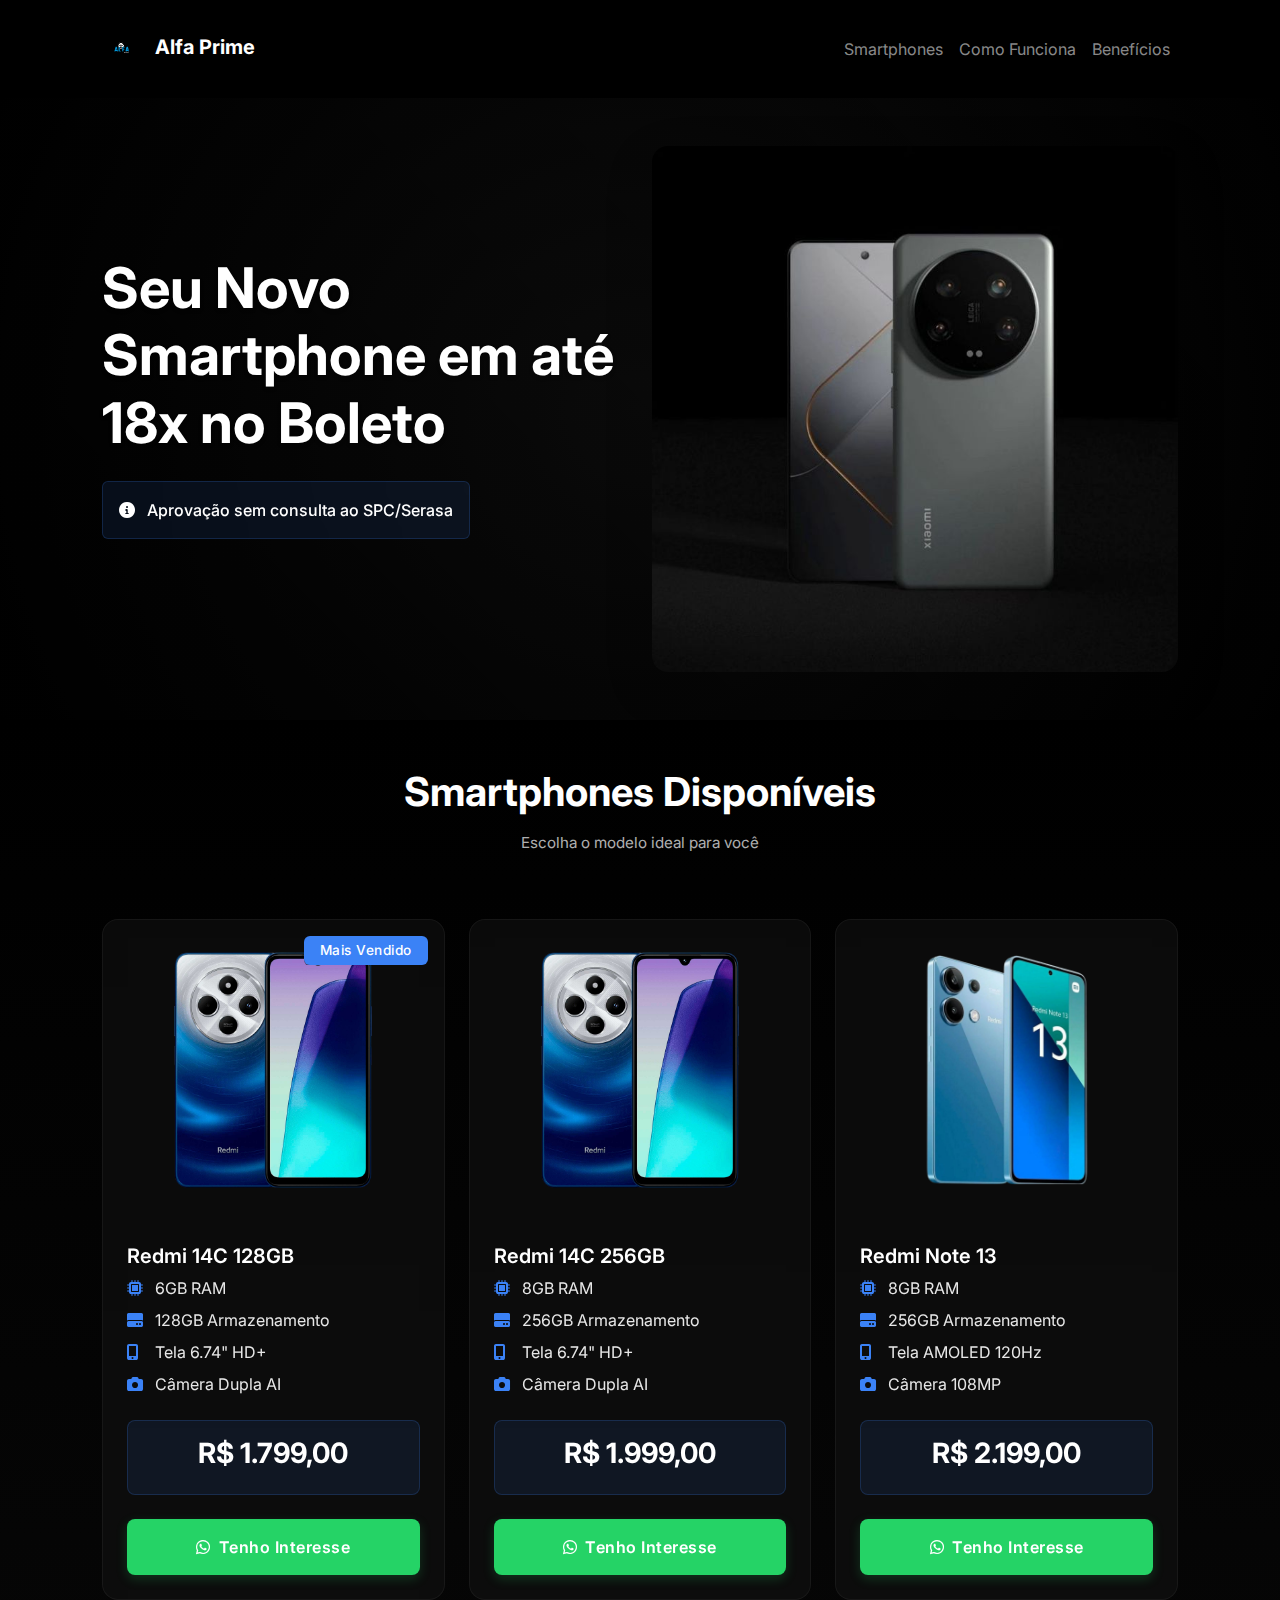
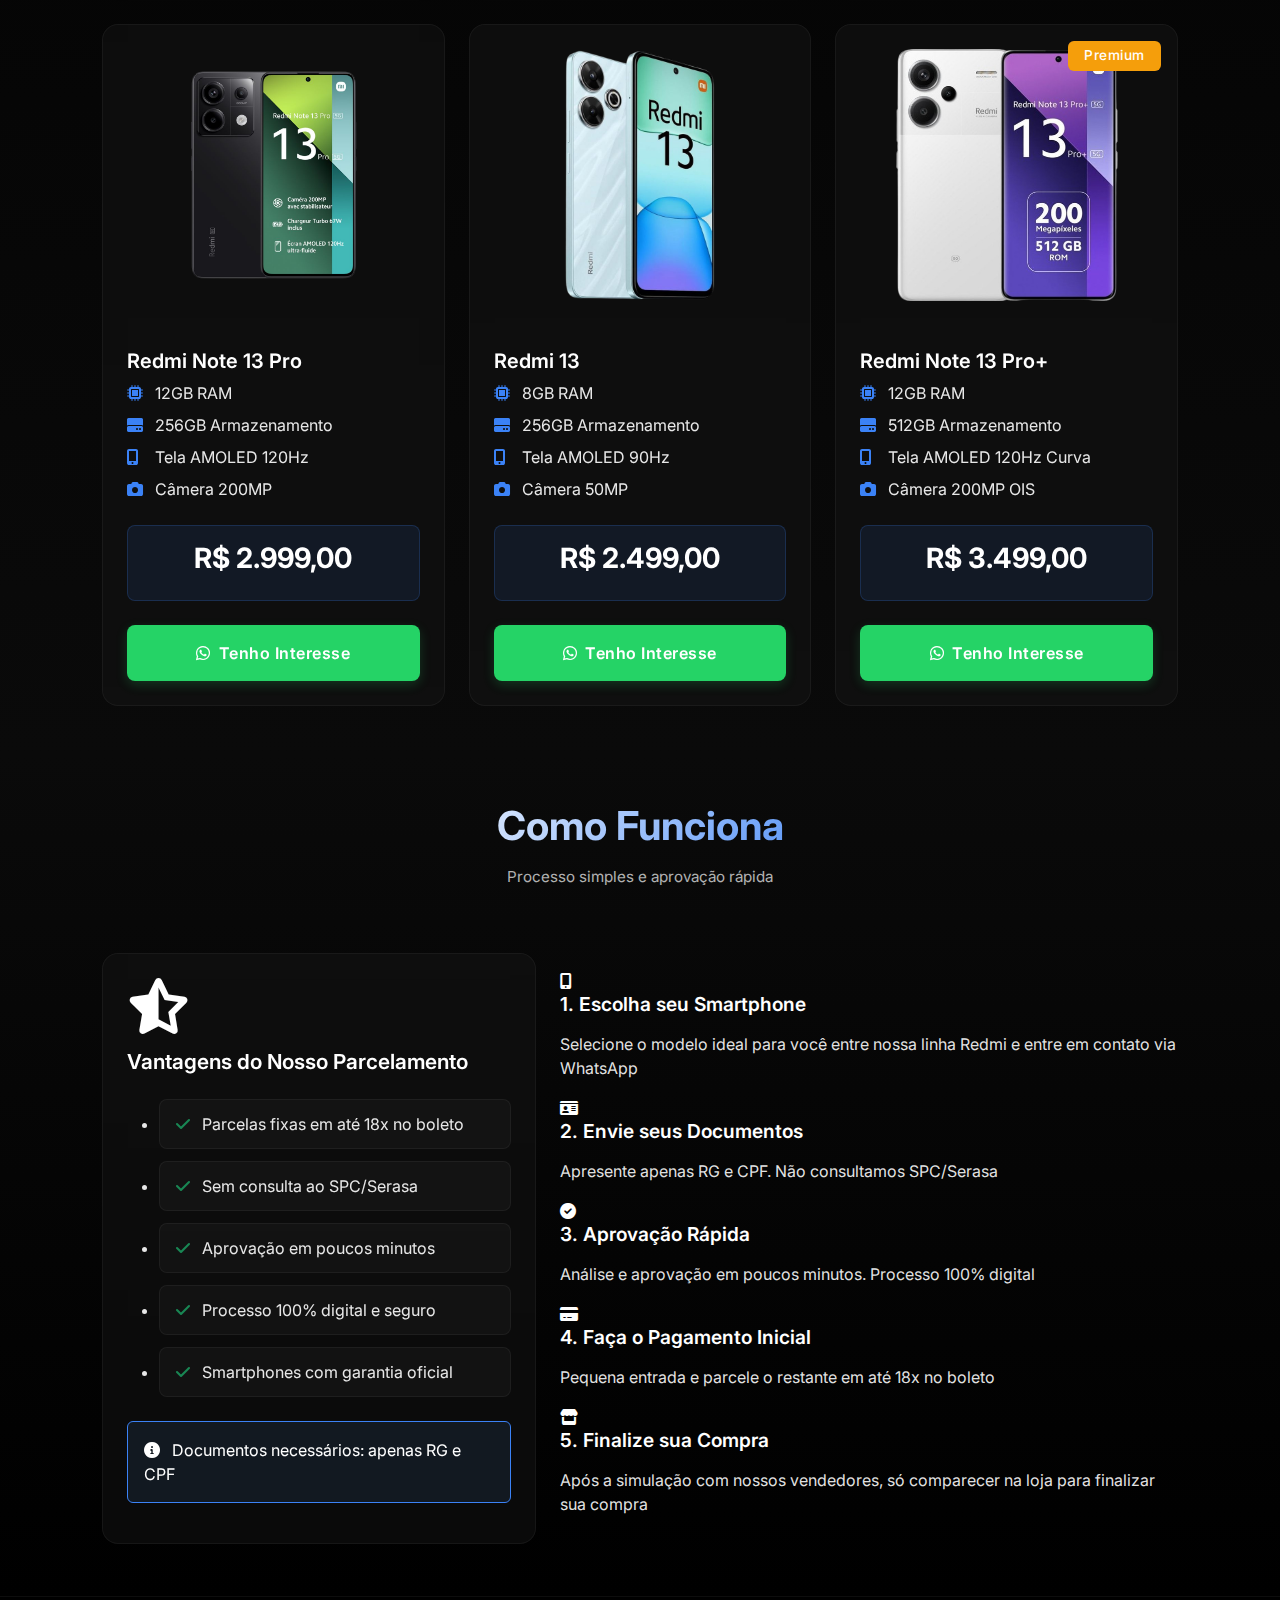
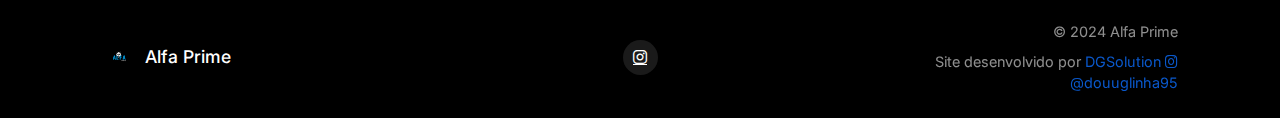
==== index.html @ b6648cef "first commit" ====
<!DOCTYPE html>
<html lang="pt-BR">
<head>
    <meta charset="UTF-8">
    <meta name="viewport" content="width=device-width, initial-scale=1.0">
    <meta name="description" content="Alfa Prime - Smartphones Redmi com parcelamento facilitado em até 18x no boleto">
    <title>Alfa Prime - Smartphones Redmi</title>
    <!-- Bootstrap CSS -->
    <link href="https://cdn.jsdelivr.net/npm/bootstrap@5.3.0/dist/css/bootstrap.min.css" rel="stylesheet">
    <!-- Font Awesome -->
    <link rel="stylesheet" href="https://cdnjs.cloudflare.com/ajax/libs/font-awesome/6.0.0/css/all.min.css">
    <!-- Google Fonts -->
    <link href="https://fonts.googleapis.com/css2?family=Inter:wght@400;500;600;700;800&display=swap" rel="stylesheet">
    <link href="styles.css" rel="stylesheet">
</head>
<body>
    <!-- Navbar -->
    <nav class="navbar navbar-expand-lg navbar-dark">
        <div class="container">
            <a class="navbar-brand fw-bold" href="#">
                <img src="img/logo.png" alt="Alfa Prime Logo" height="40" class="me-2">
                Alfa Prime
            </a>
            <button class="navbar-toggler" type="button" data-bs-toggle="collapse" data-bs-target="#navbarNav" aria-controls="navbarNav" aria-expanded="false" aria-label="Toggle navigation">
                <span class="navbar-toggler-icon"></span>
            </button>
            <div class="collapse navbar-collapse" id="navbarNav">
                <ul class="navbar-nav ms-auto">
                    <li class="nav-item">
                        <a class="nav-link" href="#smartphones">Smartphones</a>
                    </li>
                    <li class="nav-item">
                        <a class="nav-link" href="#como-funciona">Como Funciona</a>
                    </li>
                    <li class="nav-item">
                        <a class="nav-link" href="#beneficios">Benefícios</a>
                    </li>
                </ul>
            </div>
        </div>
    </nav>

    <!-- Hero Section -->
    <section class="hero py-5" id="hero">
        <div class="container">
            <div class="row align-items-center">
                <div class="col-lg-6">
                    <h1 class="display-4 fw-bold mb-4">Seu Novo Smartphone em até 18x no Boleto</h1>
                    <div class="alert alert-info d-inline-block mb-4" role="alert">
                        <i class="fas fa-info-circle me-2"></i>
                        Aprovação sem consulta ao SPC/Serasa
                    </div>
                </div>
                <div class="col-lg-6">
                    <img src="img/mi14.jpg" alt="Smartphones Redmi" class="img-fluid rounded-4 shadow-lg">
                </div>
            </div>
        </div>
    </section>

    <!-- Products Section -->
    <section class="products py-5" id="smartphones">
        <div class="container">
            <div class="row mb-5">
                <div class="col-lg-6 mx-auto text-center">
                    <h2 class="display-6 fw-bold mb-3">Smartphones Disponíveis</h2>
                    <p class="lead text-muted">Escolha o modelo ideal para você</p>
                </div>
            </div>
            <div class="row g-4">
                <!-- Redmi 14C 128GB -->
                <div class="col-md-6 col-lg-4">
                    <div class="card h-100">
                        <span class="badge bg-primary position-absolute top-0 end-0 m-3">Mais Vendido</span>
                        <img src="img/redmi14c.png" class="card-img-top p-4" alt="Redmi 14C">
                        <div class="card-body">
                            <h3 class="h5 card-title">Redmi 14C 128GB</h3>
                            <ul class="list-unstyled mb-4">
                                <li class="mb-2"><i class="fas fa-microchip me-2"></i>6GB RAM</li>
                                <li class="mb-2"><i class="fas fa-hdd me-2"></i>128GB Armazenamento</li>
                                <li class="mb-2"><i class="fas fa-mobile-alt me-2"></i>Tela 6.74" HD+</li>
                                <li class="mb-2"><i class="fas fa-camera me-2"></i>Câmera Dupla AI</li>
                            </ul>
                            <div class="price-box text-center mb-4">
                                <span class="h3 fw-bold d-block">R$ 1.799,00</span>
                            </div>
                            <a href="https://wa.me/SEUNUMERO?text=Olá! Tenho interesse no Redmi 14C 128GB" 
                               class="btn btn-success w-100 d-flex align-items-center justify-content-center">
                                <i class="fab fa-whatsapp me-2"></i>Tenho Interesse
                            </a>
                        </div>
                    </div>
                </div>

                <!-- Redmi 14C 256GB -->
                <div class="col-md-6 col-lg-4">
                    <div class="card h-100">
                        <img src="img/redmi14c.png" class="card-img-top p-4" alt="Redmi 14C 256GB">
                        <div class="card-body">
                            <h3 class="h5 card-title">Redmi 14C 256GB</h3>
                            <ul class="list-unstyled mb-4">
                                <li class="mb-2"><i class="fas fa-microchip me-2"></i>8GB RAM</li>
                                <li class="mb-2"><i class="fas fa-hdd me-2"></i>256GB Armazenamento</li>
                                <li class="mb-2"><i class="fas fa-mobile-alt me-2"></i>Tela 6.74" HD+</li>
                                <li class="mb-2"><i class="fas fa-camera me-2"></i>Câmera Dupla AI</li>
                            </ul>
                            <div class="price-box text-center mb-4">
                                <span class="h3 fw-bold d-block">R$ 1.999,00</span>
                            </div>
                            <a href="https://wa.me/SEUNUMERO?text=Olá! Tenho interesse no Redmi 14C 256GB" 
                               class="btn btn-success w-100 d-flex align-items-center justify-content-center">
                                <i class="fab fa-whatsapp me-2"></i>Tenho Interesse
                            </a>
                        </div>
                    </div>
                </div>

                <!-- Redmi Note 13 -->
                <div class="col-md-6 col-lg-4">
                    <div class="card h-100">
                        <img src="img/redminote13.png" class="card-img-top p-4" alt="Redmi Note 13">
                        <div class="card-body">
                            <h3 class="h5 card-title">Redmi Note 13</h3>
                            <ul class="list-unstyled mb-4">
                                <li class="mb-2"><i class="fas fa-microchip me-2"></i>8GB RAM</li>
                                <li class="mb-2"><i class="fas fa-hdd me-2"></i>256GB Armazenamento</li>
                                <li class="mb-2"><i class="fas fa-mobile-alt me-2"></i>Tela AMOLED 120Hz</li>
                                <li class="mb-2"><i class="fas fa-camera me-2"></i>Câmera 108MP</li>
                            </ul>
                            <div class="price-box text-center mb-4">
                                <span class="h3 fw-bold d-block">R$ 2.199,00</span>
                            </div>
                            <a href="https://wa.me/SEUNUMERO?text=Olá! Tenho interesse no Redmi Note 13" 
                               class="btn btn-success w-100 d-flex align-items-center justify-content-center">
                                <i class="fab fa-whatsapp me-2"></i>Tenho Interesse
                            </a>
                        </div>
                    </div>
                </div>

                <!-- Redmi Note 13 Pro -->
                <div class="col-md-6 col-lg-4">
                    <div class="card h-100">
                        <img src="img/redminote13pro.png" class="card-img-top p-4" alt="Redmi Note 13 Pro">
                        <div class="card-body">
                            <h3 class="h5 card-title">Redmi Note 13 Pro</h3>
                            <ul class="list-unstyled mb-4">
                                <li class="mb-2"><i class="fas fa-microchip me-2"></i>12GB RAM</li>
                                <li class="mb-2"><i class="fas fa-hdd me-2"></i>256GB Armazenamento</li>
                                <li class="mb-2"><i class="fas fa-mobile-alt me-2"></i>Tela AMOLED 120Hz</li>
                                <li class="mb-2"><i class="fas fa-camera me-2"></i>Câmera 200MP</li>
                            </ul>
                            <div class="price-box text-center mb-4">
                                <span class="h3 fw-bold d-block">R$ 2.999,00</span>
                            </div>
                            <a href="https://wa.me/SEUNUMERO?text=Olá! Tenho interesse no Redmi Note 13 Pro" 
                               class="btn btn-success w-100 d-flex align-items-center justify-content-center">
                                <i class="fab fa-whatsapp me-2"></i>Tenho Interesse
                            </a>
                        </div>
                    </div>
                </div>

                <!-- Redmi 13 -->
                <div class="col-md-6 col-lg-4">
                    <div class="card h-100">
                        <img src="img/redmi13.png" class="card-img-top p-4" alt="Redmi 13">
                        <div class="card-body">
                            <h3 class="h5 card-title">Redmi 13</h3>
                            <ul class="list-unstyled mb-4">
                                <li class="mb-2"><i class="fas fa-microchip me-2"></i>8GB RAM</li>
                                <li class="mb-2"><i class="fas fa-hdd me-2"></i>256GB Armazenamento</li>
                                <li class="mb-2"><i class="fas fa-mobile-alt me-2"></i>Tela AMOLED 90Hz</li>
                                <li class="mb-2"><i class="fas fa-camera me-2"></i>Câmera 50MP</li>
                            </ul>
                            <div class="price-box text-center mb-4">
                                <span class="h3 fw-bold d-block">R$ 2.499,00</span>
                            </div>
                            <a href="https://wa.me/SEUNUMERO?text=Olá! Tenho interesse no Redmi 13" 
                               class="btn btn-success w-100 d-flex align-items-center justify-content-center">
                                <i class="fab fa-whatsapp me-2"></i>Tenho Interesse
                            </a>
                        </div>
                    </div>
                </div>

                <!-- Redmi Note 13 Pro+ -->
                <div class="col-md-6 col-lg-4">
                    <div class="card h-100">
                        <span class="badge bg-warning position-absolute top-0 end-0 m-3">Premium</span>
                        <img src="img/redminote13proplus.png" class="card-img-top p-4" alt="Redmi Note 13 Pro+">
                        <div class="card-body">
                            <h3 class="h5 card-title">Redmi Note 13 Pro+</h3>
                            <ul class="list-unstyled mb-4">
                                <li class="mb-2"><i class="fas fa-microchip me-2"></i>12GB RAM</li>
                                <li class="mb-2"><i class="fas fa-hdd me-2"></i>512GB Armazenamento</li>
                                <li class="mb-2"><i class="fas fa-mobile-alt me-2"></i>Tela AMOLED 120Hz Curva</li>
                                <li class="mb-2"><i class="fas fa-camera me-2"></i>Câmera 200MP OIS</li>
                            </ul>
                            <div class="price-box text-center mb-4">
                                <span class="h3 fw-bold d-block">R$ 3.499,00</span>
                            </div>
                            <a href="https://wa.me/SEUNUMERO?text=Olá! Tenho interesse no Redmi Note 13 Pro+" 
                               class="btn btn-success w-100 d-flex align-items-center justify-content-center">
                                <i class="fab fa-whatsapp me-2"></i>Tenho Interesse
                            </a>
                        </div>
                    </div>
                </div>
            </div>
        </div>
    </section>

    <!-- How It Works Section -->
    <section class="how-it-works py-5" id="como-funciona">
        <div class="container">
            <div class="row mb-5">
                <div class="col-lg-6 mx-auto text-center">
                    <h2 class="display-6 fw-bold text-gradient mb-3">Como Funciona</h2>
                    <p class="lead text-muted">Processo simples e aprovação rápida</p>
                </div>
            </div>

            <div class="row g-4">
                <!-- Timeline do processo -->
                <div class="col-lg-7 order-lg-2">
                    <div class="timeline-container">
                        <div class="timeline-item">
                            <div class="timeline-icon">
                                <i class="fas fa-mobile-alt"></i>
                            </div>
                            <div class="timeline-content">
                                <h3 class="h5 mb-3">1. Escolha seu Smartphone</h3>
                                <p>Selecione o modelo ideal para você entre nossa linha Redmi e entre em contato via WhatsApp</p>
                            </div>
                        </div>

                        <div class="timeline-item">
                            <div class="timeline-icon">
                                <i class="fas fa-id-card"></i>
                            </div>
                            <div class="timeline-content">
                                <h3 class="h5 mb-3">2. Envie seus Documentos</h3>
                                <p>Apresente apenas RG e CPF. Não consultamos SPC/Serasa</p>
                            </div>
                        </div>

                        <div class="timeline-item">
                            <div class="timeline-icon">
                                <i class="fas fa-check-circle"></i>
                            </div>
                            <div class="timeline-content">
                                <h3 class="h5 mb-3">3. Aprovação Rápida</h3>
                                <p>Análise e aprovação em poucos minutos. Processo 100% digital</p>
                            </div>
                        </div>

                        <div class="timeline-item">
                            <div class="timeline-icon">
                                <i class="fas fa-credit-card"></i>
                            </div>
                            <div class="timeline-content">
                                <h3 class="h5 mb-3">4. Faça o Pagamento Inicial</h3>
                                <p>Pequena entrada e parcele o restante em até 18x no boleto</p>
                            </div>
                        </div>

                        <div class="timeline-item">
                            <div class="timeline-icon">
                                <i class="fas fa-store"></i>
                            </div>
                            <div class="timeline-content">
                                <h3 class="h5 mb-3">5. Finalize sua Compra</h3>
                                <p>Após a simulação com nossos vendedores, só comparecer na loja para finalizar sua compra</p>
                            </div>
                        </div>
                    </div>
                </div>

                <!-- Card de destaque -->
                <div class="col-lg-5 order-lg-1">
                    <div class="info-card">
                        <div class="info-card-header">
                            <i class="fas fa-star-half-alt display-4 mb-3"></i>
                            <h3 class="h4 mb-4">Vantagens do Nosso Parcelamento</h3>
                        </div>
                        <div class="info-card-body">
                            <ul class="feature-list">
                                <li>
                                    <i class="fas fa-check text-success"></i>
                                    <span>Parcelas fixas em até 18x no boleto</span>
                                </li>
                                <li>
                                    <i class="fas fa-check text-success"></i>
                                    <span>Sem consulta ao SPC/Serasa</span>
                                </li>
                                <li>
                                    <i class="fas fa-check text-success"></i>
                                    <span>Aprovação em poucos minutos</span>
                                </li>
                                <li>
                                    <i class="fas fa-check text-success"></i>
                                    <span>Processo 100% digital e seguro</span>
                                </li>
                                <li>
                                    <i class="fas fa-check text-success"></i>
                                    <span>Smartphones com garantia oficial</span>
                                </li>
                            </ul>
                            <div class="alert alert-info mt-4" role="alert">
                                <i class="fas fa-info-circle me-2"></i>
                                Documentos necessários: apenas RG e CPF
                            </div>
                        </div>
                    </div>
                </div>
            </div>
        </div>
    </section>

    <!-- Footer -->
    <footer class="footer py-4">
        <div class="container">
            <div class="row align-items-center justify-content-between">
                <div class="col-md-4 text-center text-md-start">
                    <div class="d-flex align-items-center justify-content-center justify-content-md-start">
                        <img src="img/logo.png" alt="Alfa Prime Logo" height="35" class="me-2">
                        <span class="text-white">Alfa Prime</span>
                    </div>
                </div>
                <div class="col-md-4 text-center my-3 my-md-0">
                    <div class="social-links">
                        <a href="https://www.instagram.com/alfa.prime_/" class="social-link" aria-label="Instagram">
                            <i class="fab fa-instagram"></i>
                        </a>
                    </div>
                </div>
                <div class="col-md-4 text-center text-md-end">
                    <p class="mb-0 text-muted">&copy; 2024 Alfa Prime</p>
                    <p class="mb-0 mt-2 text-muted">
                        Site desenvolvido por 
                        <a href="https://www.instagram.com/douuglinha95" class="text-accent text-decoration-none" target="_blank">
                            DGSolution <i class="fab fa-instagram"></i> @douuglinha95
                        </a>
                    </p>
                </div>
            </div>
        </div>
    </footer>

    <!-- Bootstrap JS -->
    <script src="https://cdn.jsdelivr.net/npm/bootstrap@5.3.0/dist/js/bootstrap.bundle.min.js"></script>
    <script>
        document.addEventListener('DOMContentLoaded', function() {
            const whatsappNumber = '5517999754390'; // Formato internacional: 55 + DDD + número
            const whatsappLinks = document.querySelectorAll('a[href*="wa.me/SEUNUMERO"]');
            
            whatsappLinks.forEach(link => {
                const currentHref = link.getAttribute('href');
                const newHref = currentHref.replace('SEUNUMERO', whatsappNumber);
                link.setAttribute('href', newHref);
            });
        });
    </script>
</body>
</html>
---- styles.css ----
/* Bootstrap Theme Variables */
:root {
    --bs-primary: #0A0A0A;
    --bs-secondary: #141414;
    --bs-accent: #3B82F6;
    --bs-success: #25D366;
    --bs-dark: #000000;
    --bs-body-color: #FFFFFF;
    --bs-border-color: rgba(255, 255, 255, 0.1);
}

/* Global Styles */
body {
    font-family: 'Inter', sans-serif;
    background: var(--bs-dark);
    color: var(--bs-body-color);
    min-height: 100vh;
}

/* Container Adjustments */
.container {
    padding: 0 20px;
}

@media (min-width: 768px) {
    .container {
        padding: 0 2rem;
    }
}

/* Navbar */
.navbar {
    background: transparent;
    padding: 1.5rem 0;
}

/* Hero Section */
.hero {
    background: radial-gradient(circle at center, #141414 0%, #000000 100%);
    position: relative;
    overflow: hidden;
    padding: 6rem 0;
}

.hero::before {
    content: '';
    position: absolute;
    top: 0;
    left: 0;
    right: 0;
    bottom: 0;
    background: linear-gradient(45deg, rgba(0,0,0,0.7) 0%, rgba(0,0,0,0.3) 100%);
    z-index: 1;
}

.hero .container {
    position: relative;
    z-index: 2;
}

.hero h1 {
    font-size: 3.5rem;
    font-weight: 800;
    line-height: 1.2;
    margin-bottom: 2rem;
}

.hero .alert-info {
    background: rgba(59, 130, 246, 0.1);
    border: 1px solid rgba(59, 130, 246, 0.2);
    backdrop-filter: blur(10px);
}

/* Products Section */
.products {
    background: linear-gradient(180deg, var(--bs-dark) 0%, #0A0A0A 100%);
    padding-top: 5rem;
}

/* Cards */
.card {
    background: rgba(20, 20, 20, 0.5);
    border: 1px solid rgba(255, 255, 255, 0.05);
    backdrop-filter: blur(10px);
    border-radius: 1rem;
    overflow: hidden;
    transition: transform 0.3s ease;
}

.card:hover {
    transform: translateY(-5px);
    box-shadow: 0 10px 20px rgba(0, 0, 0, 0.2);
    border: 1px solid rgba(59, 130, 246, 0.2);
}

.card-img-top {
    background: transparent;
    padding: 2rem;
    max-height: 300px;
    object-fit: contain;
}

@media (max-width: 768px) {
    .card-img-top {
        padding: 1rem;
        max-height: 200px;
    }
}

.card-body {
    padding: 1.5rem;
}

/* Product Specs */
.list-unstyled li {
    margin-bottom: 0.75rem;
    color: rgba(255, 255, 255, 0.9);
}

.list-unstyled li i {
    color: var(--bs-accent);
    width: 20px;
}

/* Price Box */
.price-box {
    background: rgba(59, 130, 246, 0.1);
    border: 1px solid rgba(59, 130, 246, 0.2);
    border-radius: 0.5rem;
    padding: 1rem;
    margin: 1.5rem 0;
}

.price-tag {
    color: #FFFFFF;
    font-size: 1.75rem;
}

/* WhatsApp Button */
.btn-success {
    background: var(--bs-success);
    border: none;
    padding: 1rem;
    font-weight: 600;
    border-radius: 0.5rem;
    transition: all 0.3s ease;
    box-shadow: 0 4px 12px rgba(37, 211, 102, 0.2);
}

.btn-success:hover {
    background: #128C7E;
    transform: translateY(-2px);
    box-shadow: 0 6px 15px rgba(37, 211, 102, 0.3);
}

/* Timeline Section */
.how-it-works {
    background: linear-gradient(180deg, #0A0A0A 0%, var(--bs-dark) 100%);
    position: relative;
}

.timeline-container {
    padding: 1rem 0;
}

@media (max-width: 768px) {
    .timeline-item {
        padding-left: 50px;
        margin-bottom: 2rem;
    }

    .timeline-icon {
        width: 35px;
        height: 35px;
        font-size: 1rem;
    }

    .timeline-content {
        padding: 1rem;
    }
}

/* Info Card */
.info-card {
    background: rgba(20, 20, 20, 0.5);
    border: 1px solid rgba(255, 255, 255, 0.05);
    backdrop-filter: blur(10px);
    border-radius: 1rem;
    padding: 1.5rem;
}

@media (max-width: 768px) {
    .info-card {
        margin-bottom: 2rem;
    }
}

/* Feature List */
.feature-list li {
    background: rgba(255, 255, 255, 0.03);
    border: 1px solid rgba(255, 255, 255, 0.05);
    padding: 0.75rem 1rem;
    border-radius: 0.5rem;
    margin-bottom: 0.75rem;
}

/* Footer Styles */
.footer {
    background: linear-gradient(180deg, transparent 0%, rgba(0, 0, 0, 0.95) 100%);
    border-top: 1px solid rgba(255, 255, 255, 0.05);
}

.social-links {
    display: flex;
    gap: 1rem;
    justify-content: center;
}

.social-link {
    width: 35px;
    height: 35px;
    display: flex;
    align-items: center;
    justify-content: center;
    background: rgba(255, 255, 255, 0.1);
    border-radius: 50%;
    color: var(--bs-body-color);
    transition: all 0.3s ease;
}

.social-link:hover {
    background: var(--bs-accent);
    color: var(--bs-dark);
    transform: translateY(-3px);
}

@media (max-width: 768px) {
    .footer {
        padding: 1.5rem 0;
    }
}

/* Newsletter Form */
.newsletter-form .form-control {
    background: rgba(255, 255, 255, 0.05);
    border: 1px solid var(--bs-border-color);
    color: var(--bs-body-color);
    padding: 0.75rem;
}

/* Badges */
.badge {
    padding: 0.5rem 1rem;
    font-weight: 500;
    backdrop-filter: blur(10px);
}

.badge.bg-primary {
    background: var(--bs-accent) !important;
}

.badge.bg-warning {
    background: #F59E0B !important;
}

/* Text Gradient */
.text-gradient {
    background: linear-gradient(135deg, #FFFFFF 0%, #3B82F6 100%);
    -webkit-background-clip: text;
    -webkit-text-fill-color: transparent;
}

/* Alert */
.alert-info {
    background: rgba(96, 165, 250, 0.1);
    border: 1px solid var(--bs-accent);
    color: #FFFFFF;
}

/* Section Spacing */
section {
    padding: 4rem 0;
}

@media (max-width: 768px) {
    section {
        padding: 2rem 0;
    }
    
    .display-6 {
        font-size: 1.75rem;
    }
    
    .lead {
        font-size: 1rem;
    }
} 

/* Text Colors and Sizes */
.lead {
    color: rgba(255, 255, 255, 0.9);
    font-size: 1.1rem;
    font-weight: 400;
}

.text-muted {
    color: rgba(255, 255, 255, 0.7) !important;
    font-size: 0.95rem;
}

/* Card Typography */
.card-title {
    font-size: 1.25rem;
    font-weight: 600;
    color: white;
}

.list-unstyled li {
    color: rgba(255, 255, 255, 0.9);
    font-size: 1rem;
    line-height: 1.5;
}

/* Price Box */
.price-tag {
    color: white;
    font-size: 1.75rem;
    font-weight: 700;
}

/* Timeline Content */
.timeline-content h3 {
    color: white;
    font-size: 1.2rem;
    font-weight: 600;
}

.timeline-content p {
    color: rgba(255, 255, 255, 0.9);
    font-size: 1rem;
    line-height: 1.5;
}

/* Feature List */
.feature-list li {
    color: rgba(255, 255, 255, 0.9);
    font-size: 1rem;
    line-height: 1.5;
}

.feature-list li span {
    margin-left: 0.5rem;
}

/* Alert Text */
.alert-info {
    color: white;
    font-size: 1rem;
}

/* Badge Text */
.badge {
    font-size: 0.85rem;
    font-weight: 500;
    letter-spacing: 0.5px;
}

/* Footer Text */
.footer span {
    font-size: 1.1rem;
    font-weight: 500;
}

.footer .text-muted {
    font-size: 0.9rem;
    opacity: 0.8;
}

/* Section Headers */
.display-6 {
    font-size: 2.5rem;
    font-weight: 700;
    color: white;
}

/* Mobile Adjustments */
@media (max-width: 768px) {
    .lead {
        font-size: 1rem;
    }

    .card-title {
        font-size: 1.2rem;
    }

    .list-unstyled li {
        font-size: 0.95rem;
    }

    .price-tag {
        font-size: 1.5rem;
    }

    .timeline-content h3 {
        font-size: 1.1rem;
    }

    .timeline-content p {
        font-size: 0.95rem;
    }

    .feature-list li {
        font-size: 0.95rem;
    }

    .display-6 {
        font-size: 2rem;
    }

    .alert-info {
        font-size: 0.95rem;
    }
}

/* Additional Contrast Improvements */
.info-card-header h3 {
    color: white;
    font-size: 1.3rem;
    font-weight: 600;
}

.btn-success {
    font-size: 1rem;
    font-weight: 600;
    letter-spacing: 0.5px;
}

/* Hero Section Text */
.hero h1 {
    color: white;
    text-shadow: 0 2px 4px rgba(0, 0, 0, 0.2);
}

.hero .alert-info {
    font-weight: 500;
}
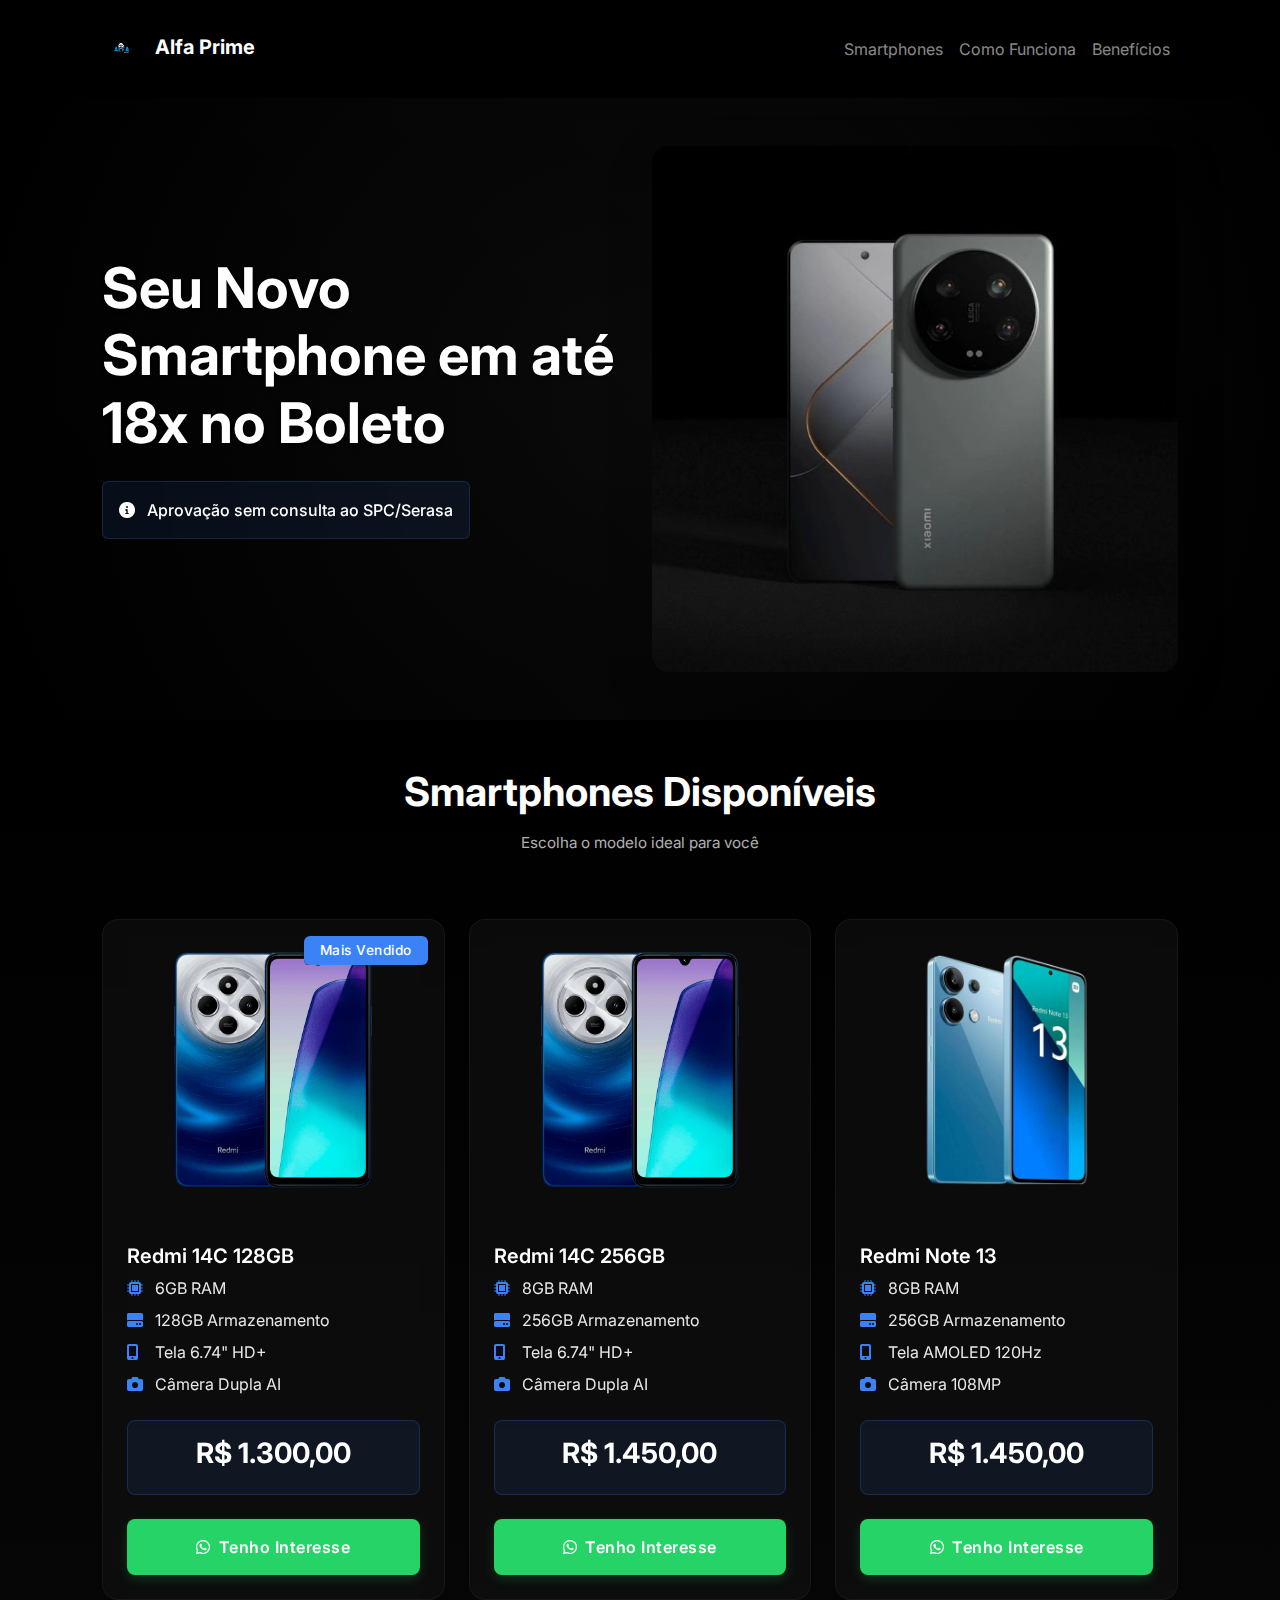
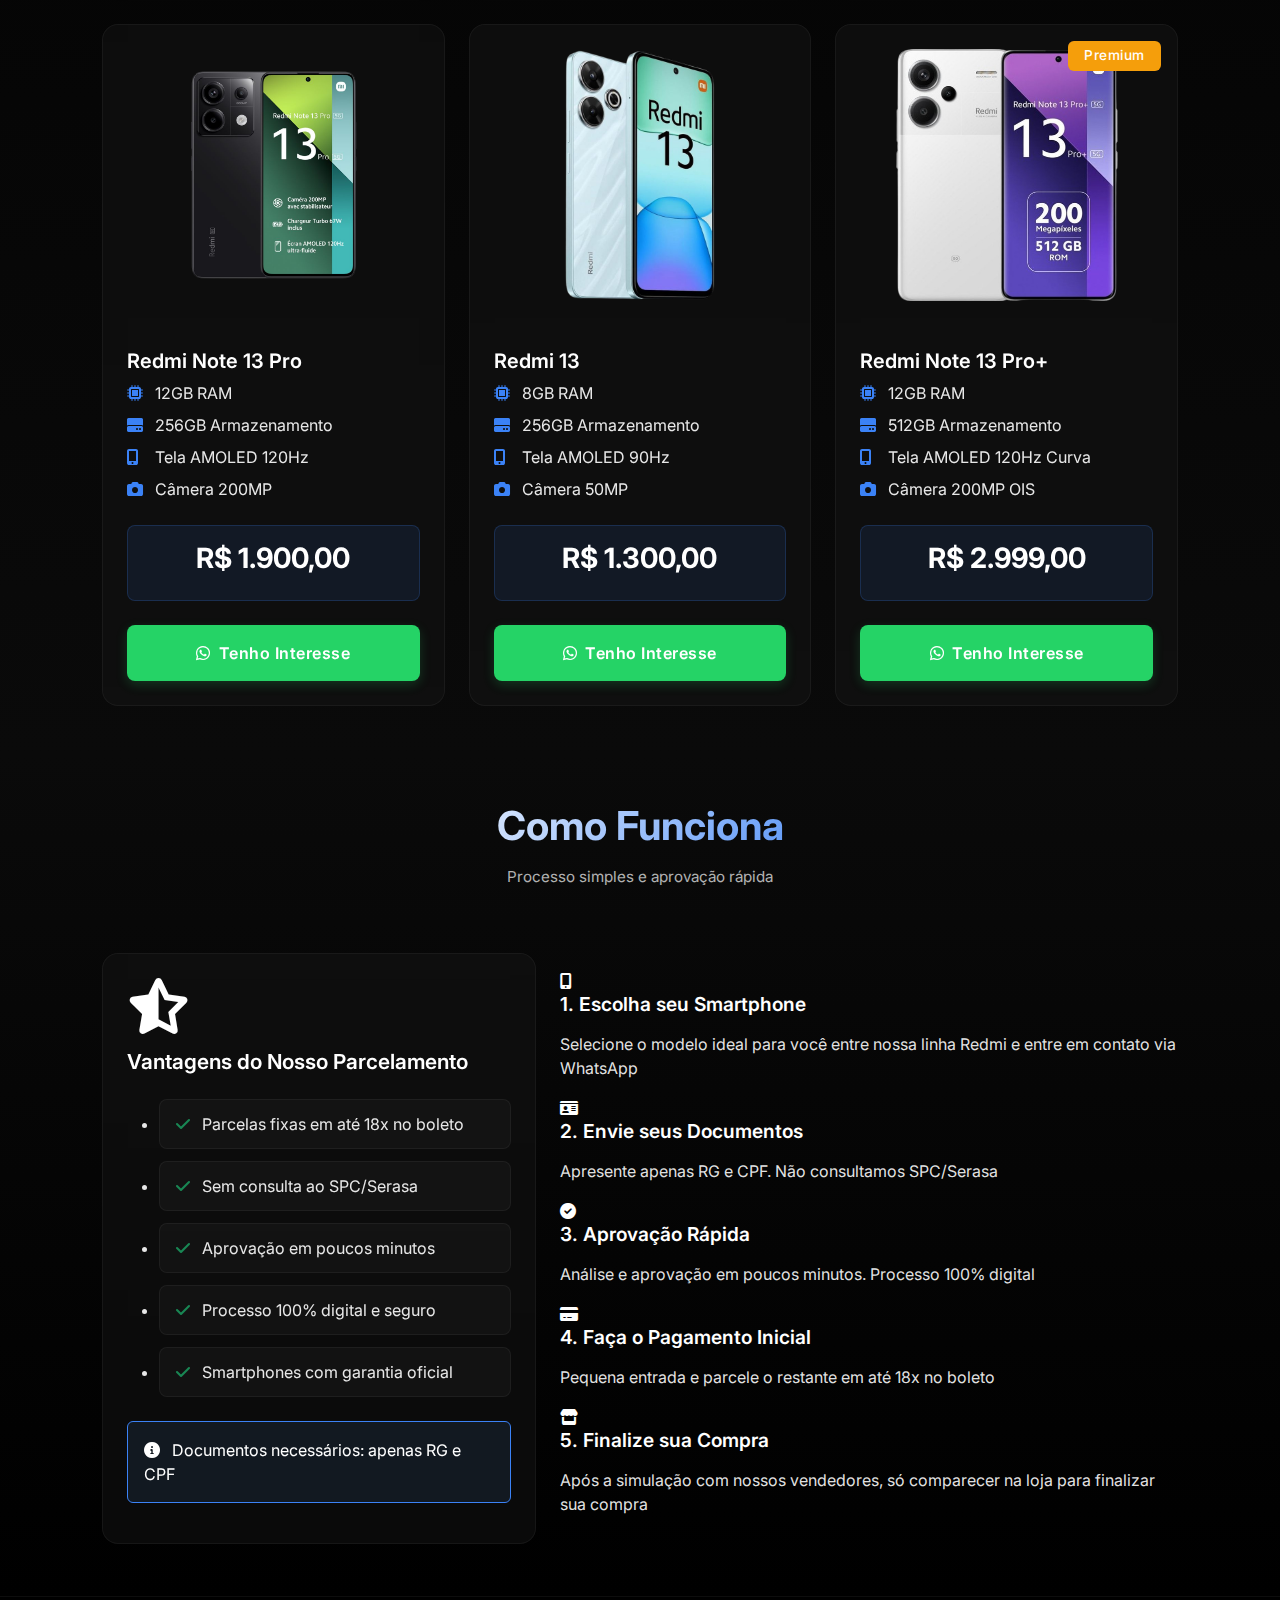
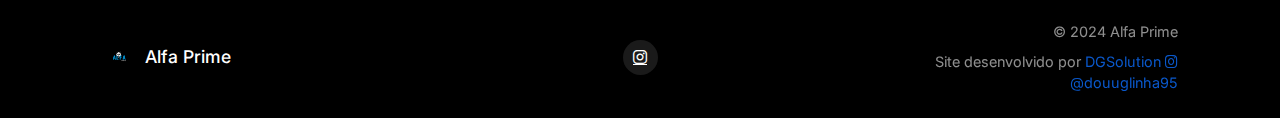
==== commit 84b14744: "att" ====
--- a/index.html
+++ b/index.html
@@ -82,7 +82,7 @@
                                 <li class="mb-2"><i class="fas fa-camera me-2"></i>Câmera Dupla AI</li>
                             </ul>
                             <div class="price-box text-center mb-4">
-                                <span class="h3 fw-bold d-block">R$ 1.799,00</span>
+                                <span class="h3 fw-bold d-block">R$ 1.300,00</span>
                             </div>
                             <a href="https://wa.me/SEUNUMERO?text=Olá! Tenho interesse no Redmi 14C 128GB" 
                                class="btn btn-success w-100 d-flex align-items-center justify-content-center">
@@ -105,7 +105,7 @@
                                 <li class="mb-2"><i class="fas fa-camera me-2"></i>Câmera Dupla AI</li>
                             </ul>
                             <div class="price-box text-center mb-4">
-                                <span class="h3 fw-bold d-block">R$ 1.999,00</span>
+                                <span class="h3 fw-bold d-block">R$ 1.450,00</span>
                             </div>
                             <a href="https://wa.me/SEUNUMERO?text=Olá! Tenho interesse no Redmi 14C 256GB" 
                                class="btn btn-success w-100 d-flex align-items-center justify-content-center">
@@ -128,7 +128,7 @@
                                 <li class="mb-2"><i class="fas fa-camera me-2"></i>Câmera 108MP</li>
                             </ul>
                             <div class="price-box text-center mb-4">
-                                <span class="h3 fw-bold d-block">R$ 2.199,00</span>
+                                <span class="h3 fw-bold d-block">R$ 1.450,00</span>
                             </div>
                             <a href="https://wa.me/SEUNUMERO?text=Olá! Tenho interesse no Redmi Note 13" 
                                class="btn btn-success w-100 d-flex align-items-center justify-content-center">
@@ -151,7 +151,7 @@
                                 <li class="mb-2"><i class="fas fa-camera me-2"></i>Câmera 200MP</li>
                             </ul>
                             <div class="price-box text-center mb-4">
-                                <span class="h3 fw-bold d-block">R$ 2.999,00</span>
+                                <span class="h3 fw-bold d-block">R$ 1.900,00</span>
                             </div>
                             <a href="https://wa.me/SEUNUMERO?text=Olá! Tenho interesse no Redmi Note 13 Pro" 
                                class="btn btn-success w-100 d-flex align-items-center justify-content-center">
@@ -174,7 +174,7 @@
                                 <li class="mb-2"><i class="fas fa-camera me-2"></i>Câmera 50MP</li>
                             </ul>
                             <div class="price-box text-center mb-4">
-                                <span class="h3 fw-bold d-block">R$ 2.499,00</span>
+                                <span class="h3 fw-bold d-block">R$ 1.300,00</span>
                             </div>
                             <a href="https://wa.me/SEUNUMERO?text=Olá! Tenho interesse no Redmi 13" 
                                class="btn btn-success w-100 d-flex align-items-center justify-content-center">
@@ -198,7 +198,7 @@
                                 <li class="mb-2"><i class="fas fa-camera me-2"></i>Câmera 200MP OIS</li>
                             </ul>
                             <div class="price-box text-center mb-4">
-                                <span class="h3 fw-bold d-block">R$ 3.499,00</span>
+                                <span class="h3 fw-bold d-block">R$ 2.999,00</span>
                             </div>
                             <a href="https://wa.me/SEUNUMERO?text=Olá! Tenho interesse no Redmi Note 13 Pro+" 
                                class="btn btn-success w-100 d-flex align-items-center justify-content-center">
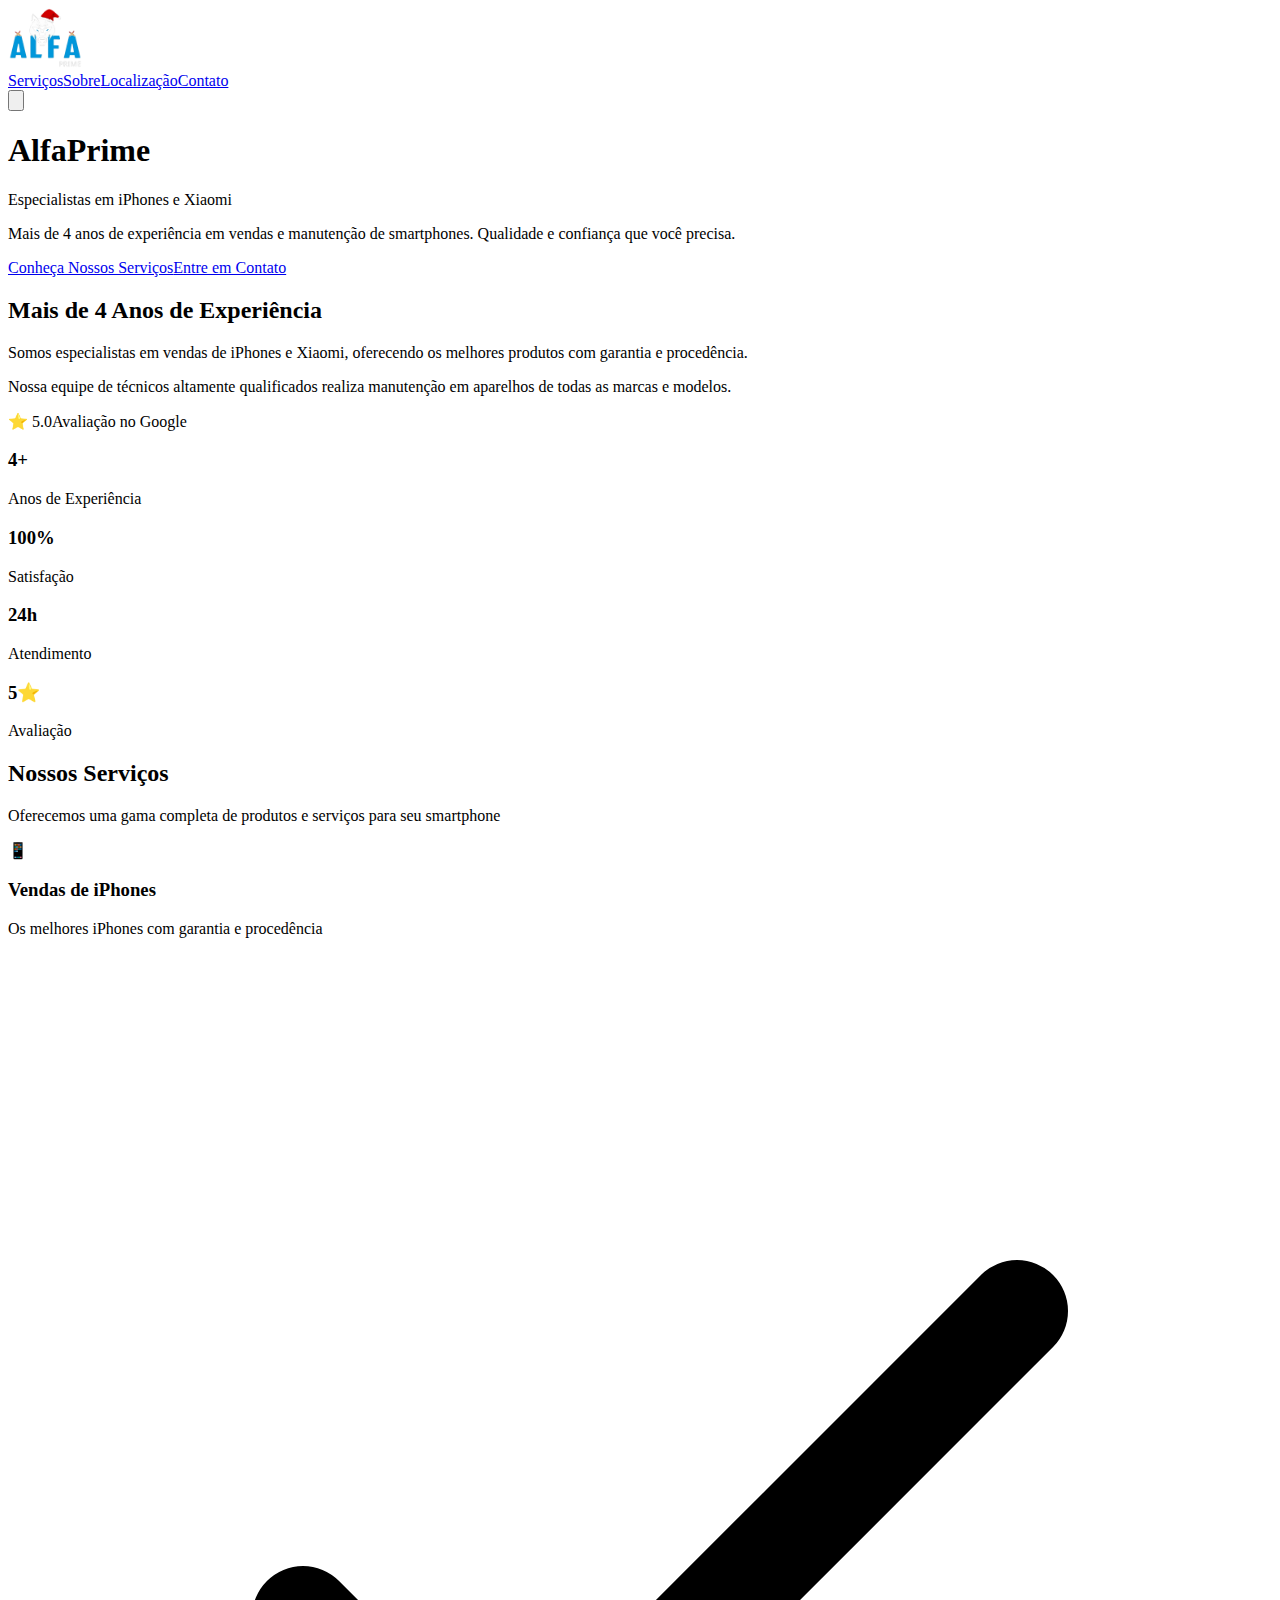
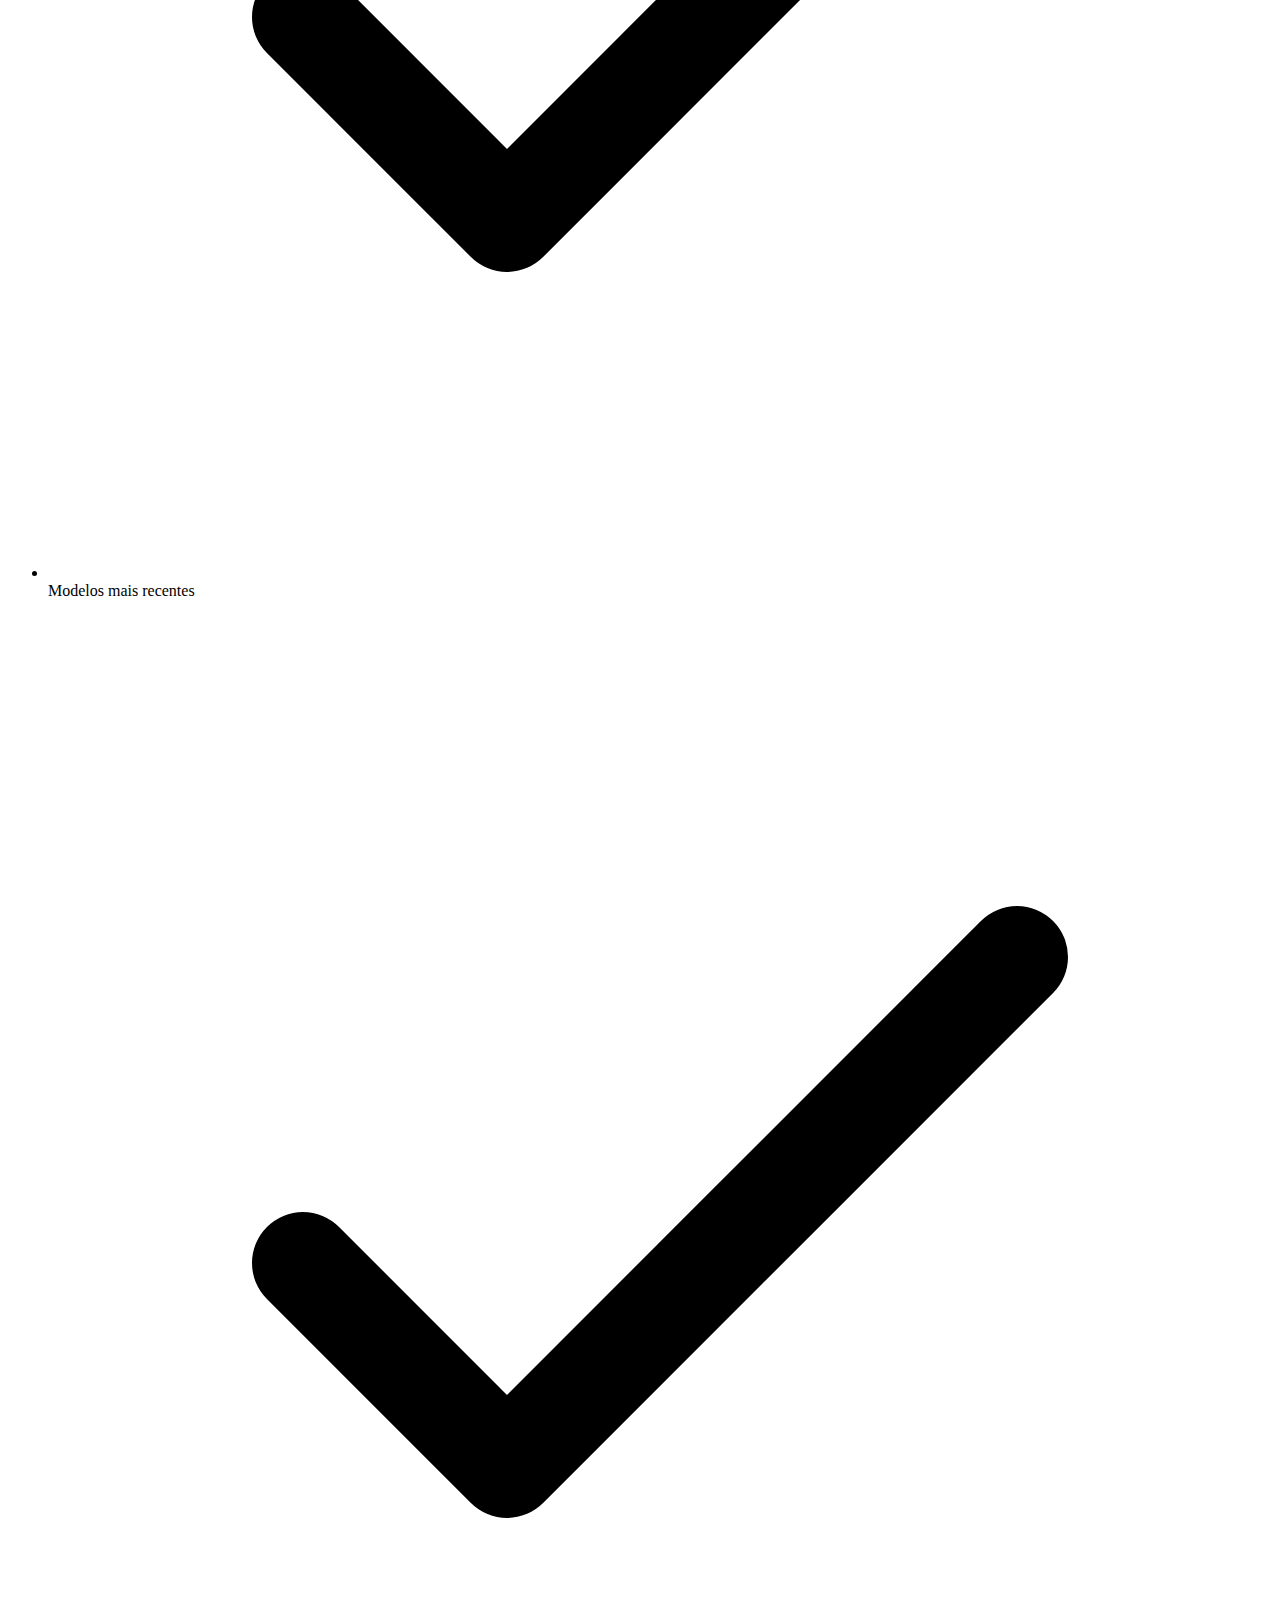
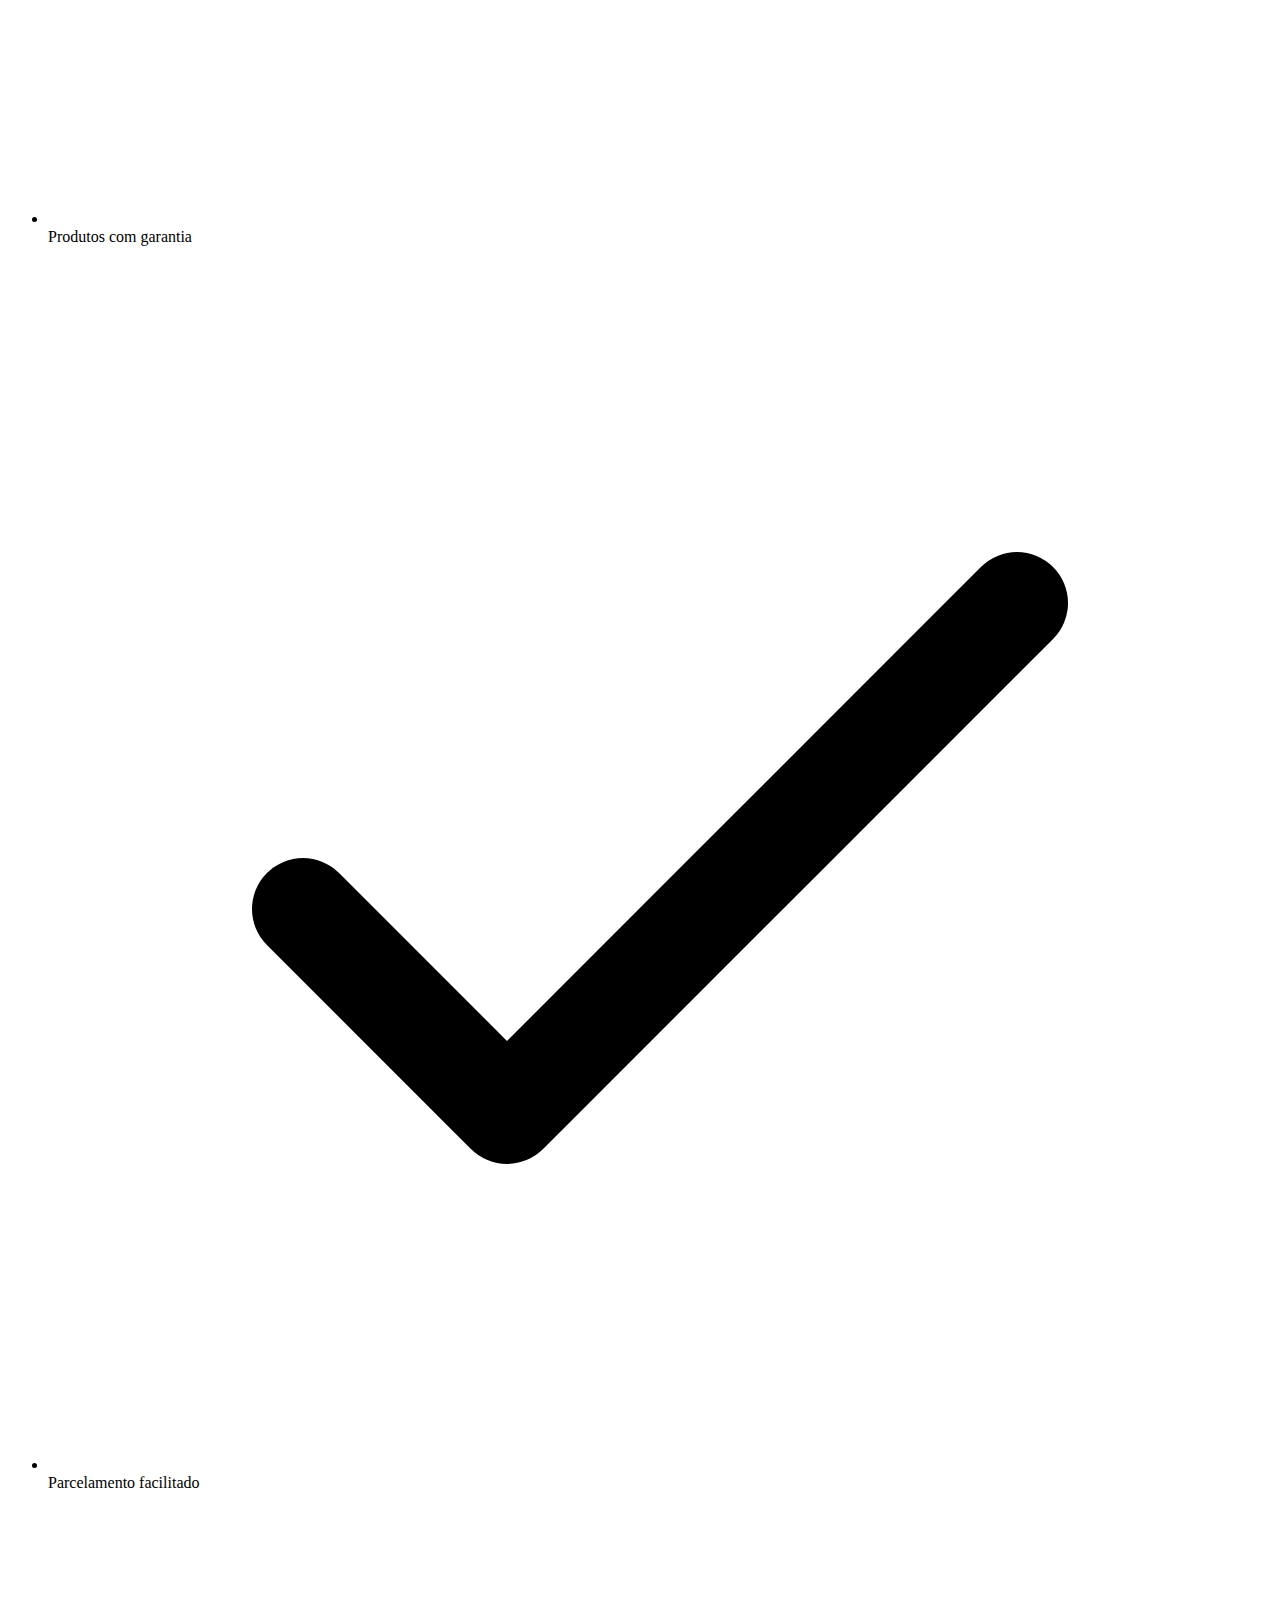
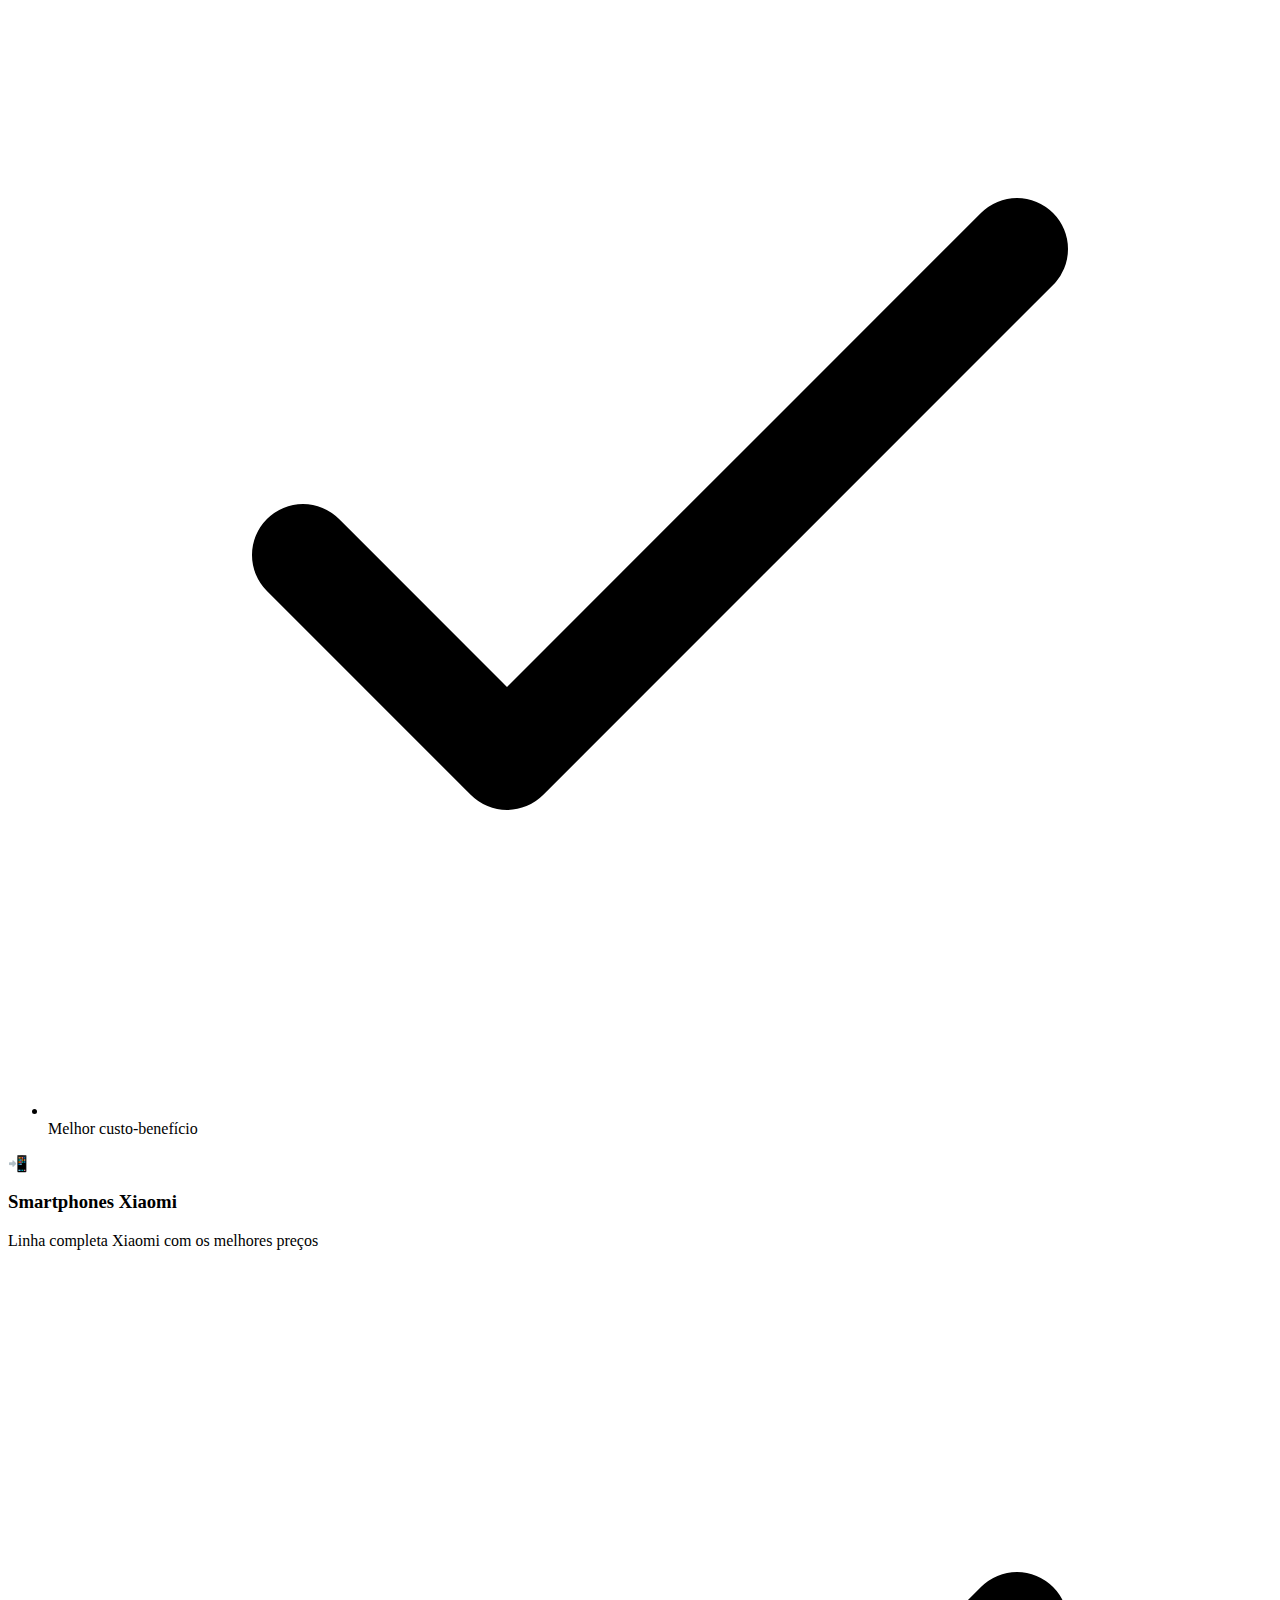
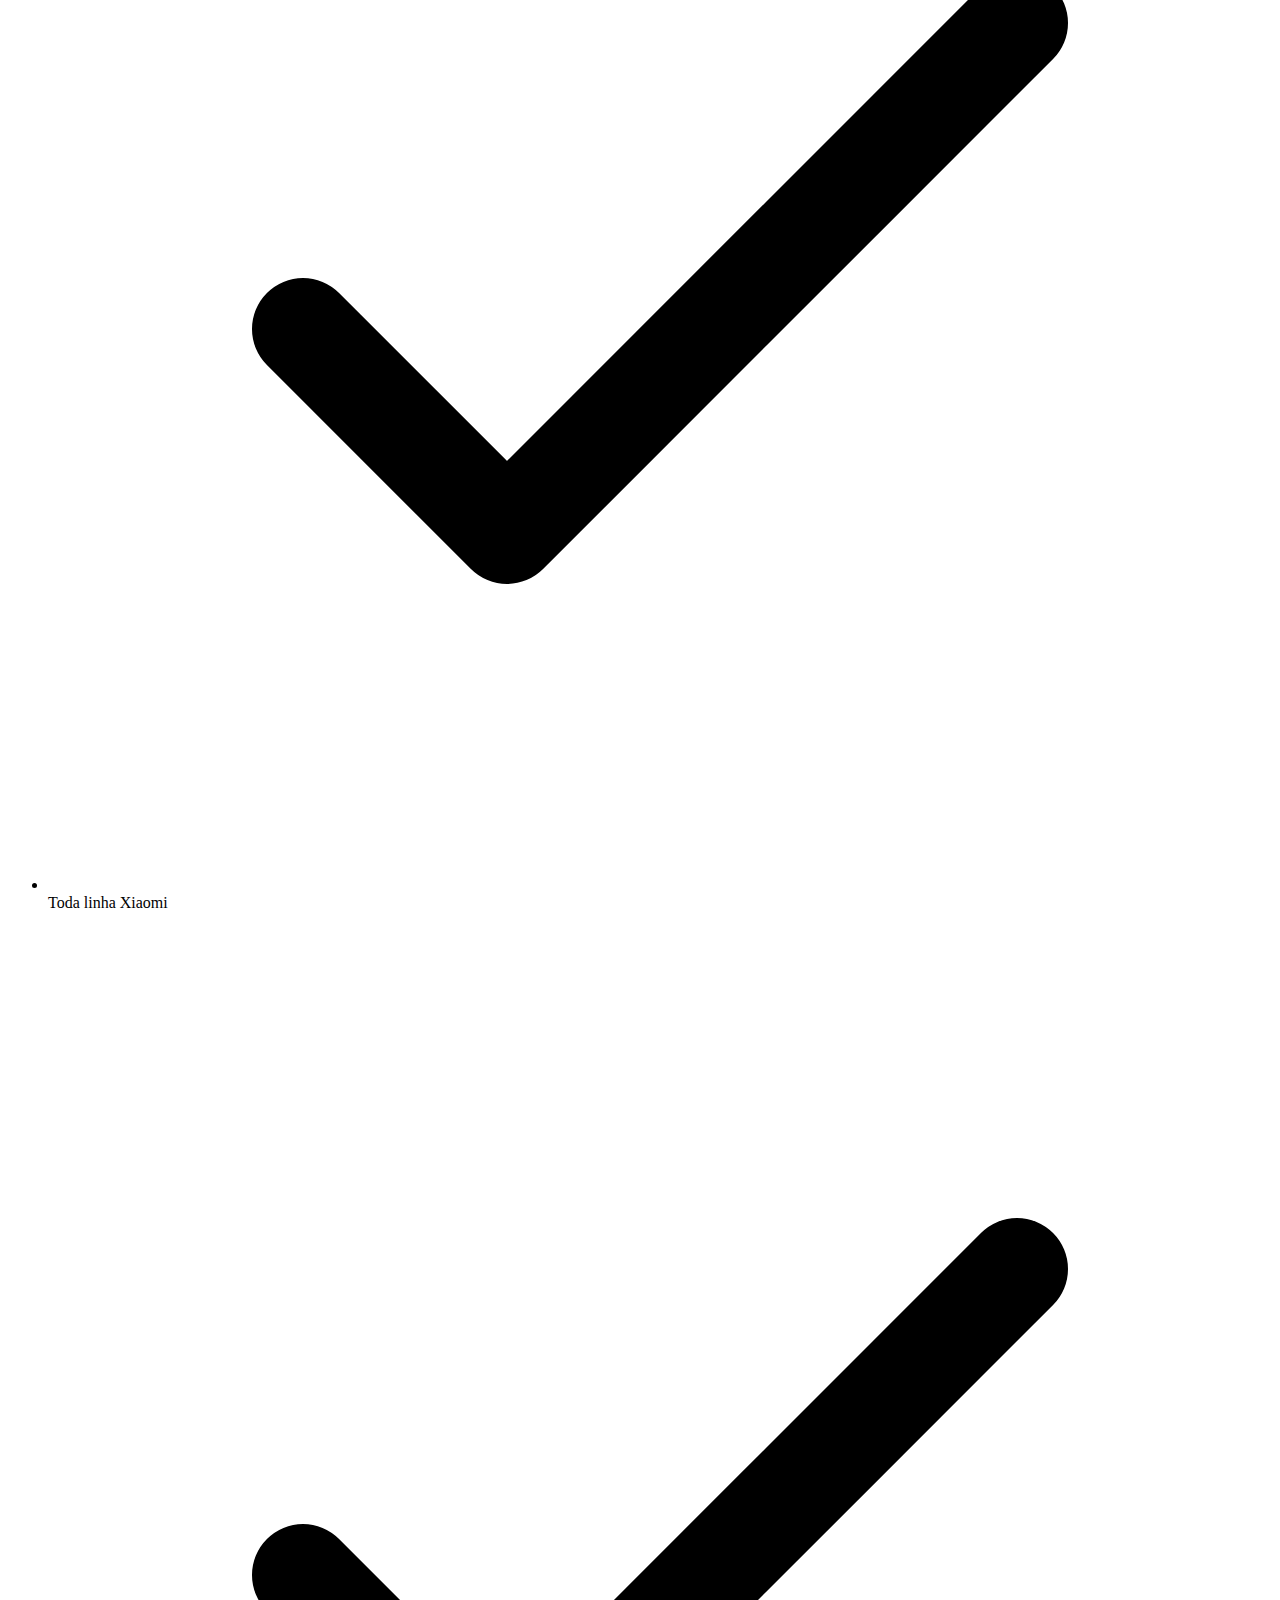
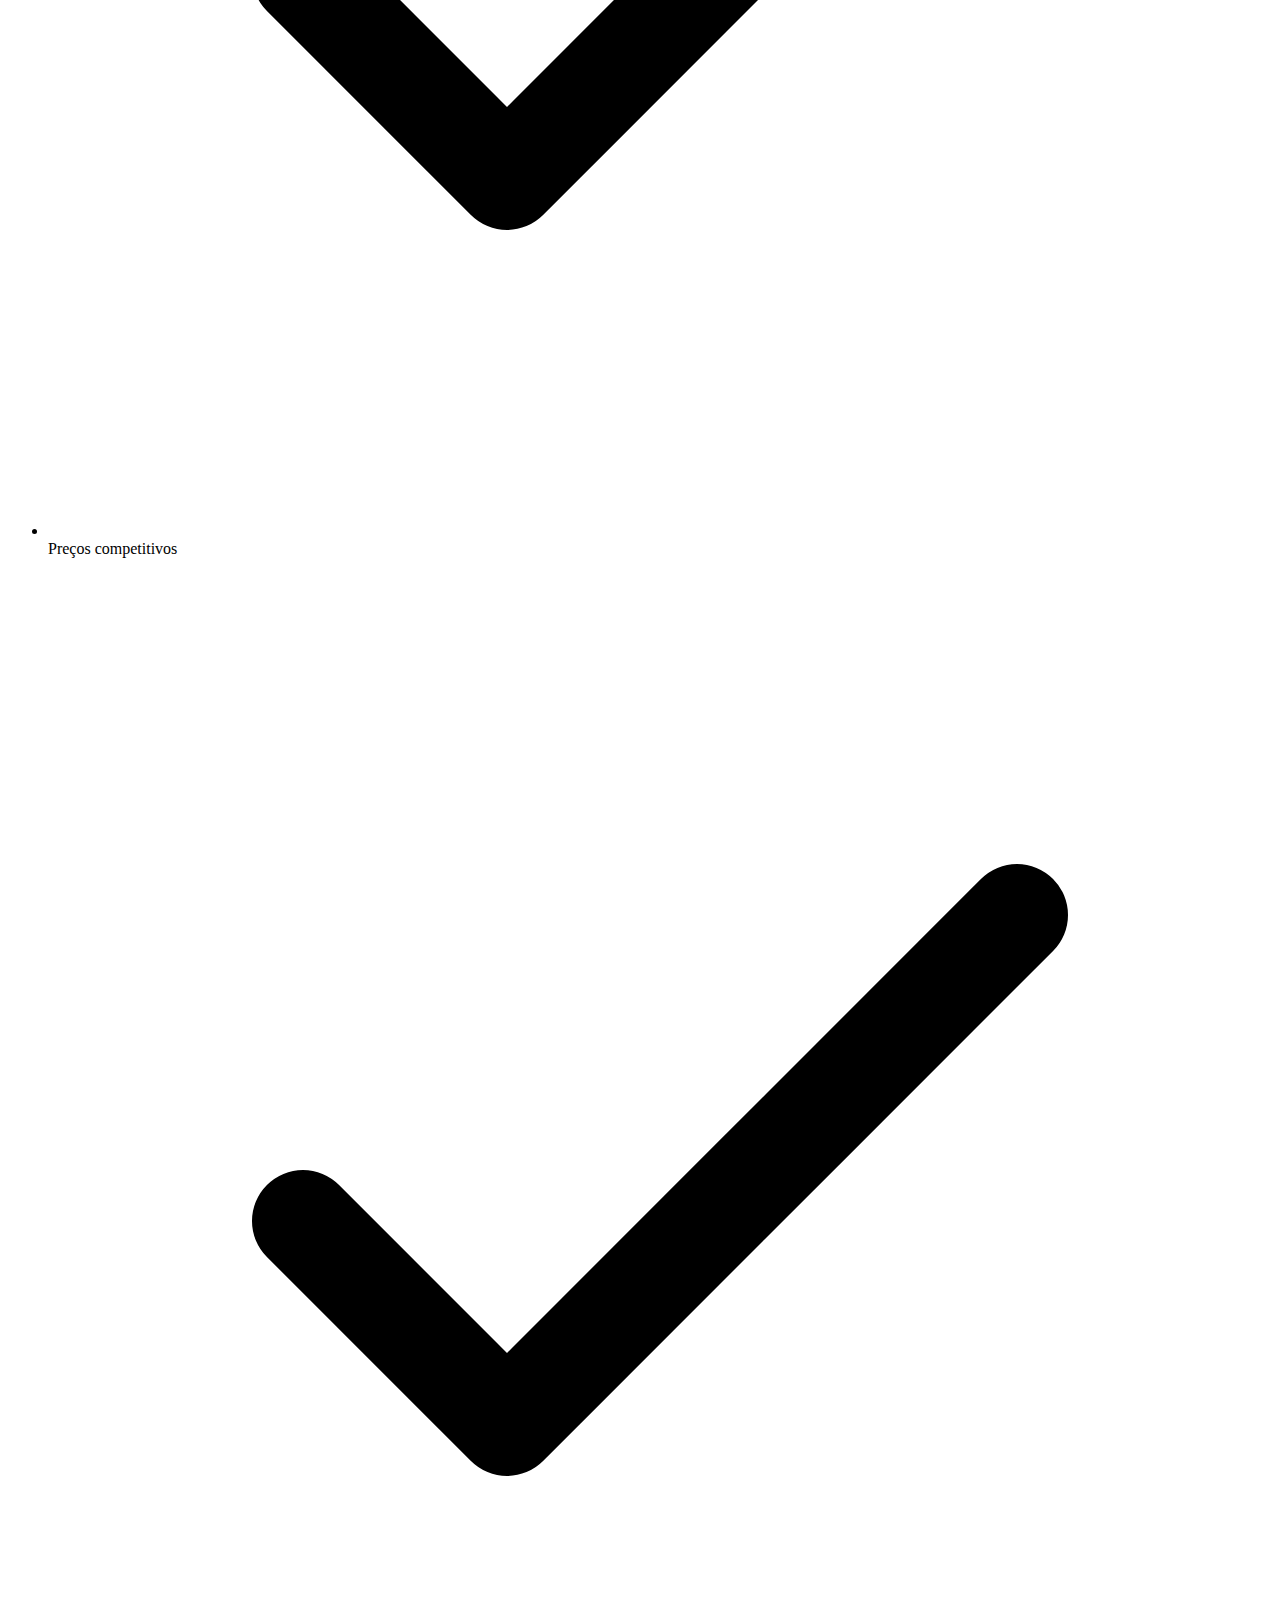
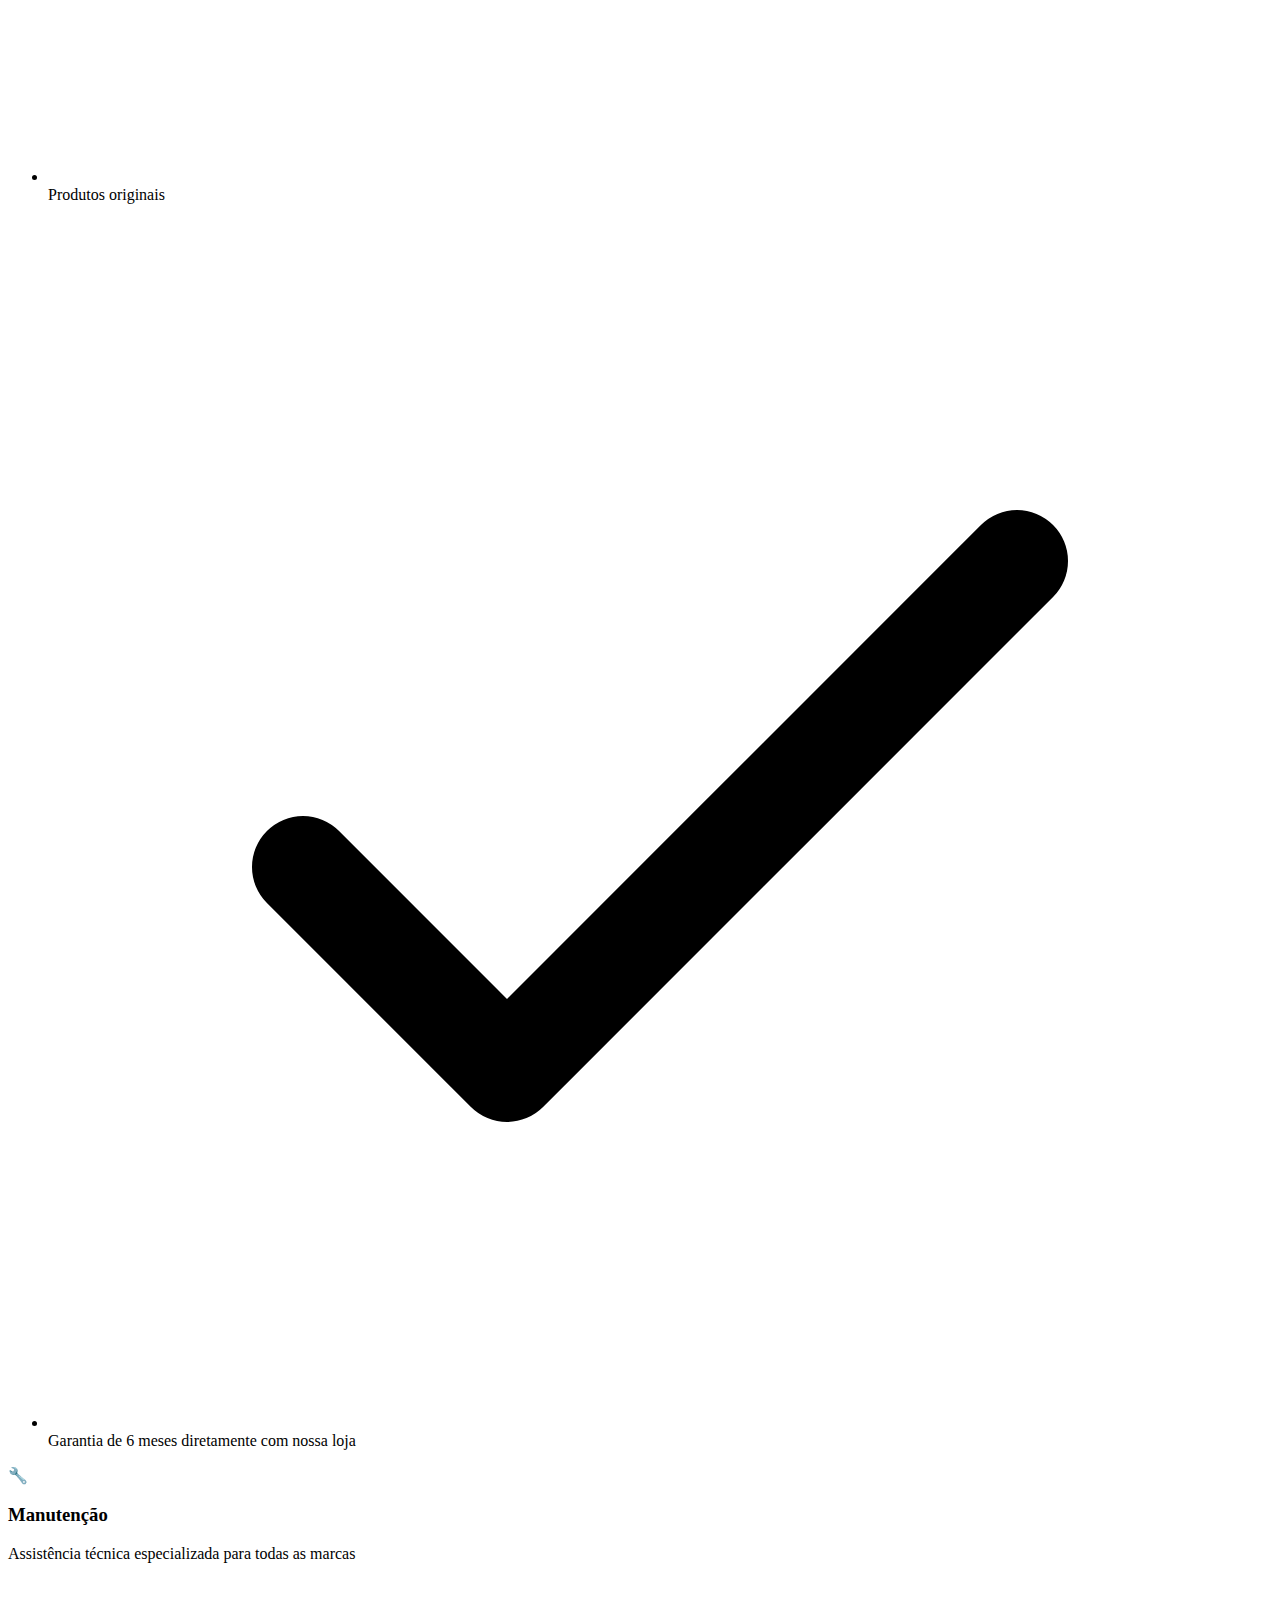
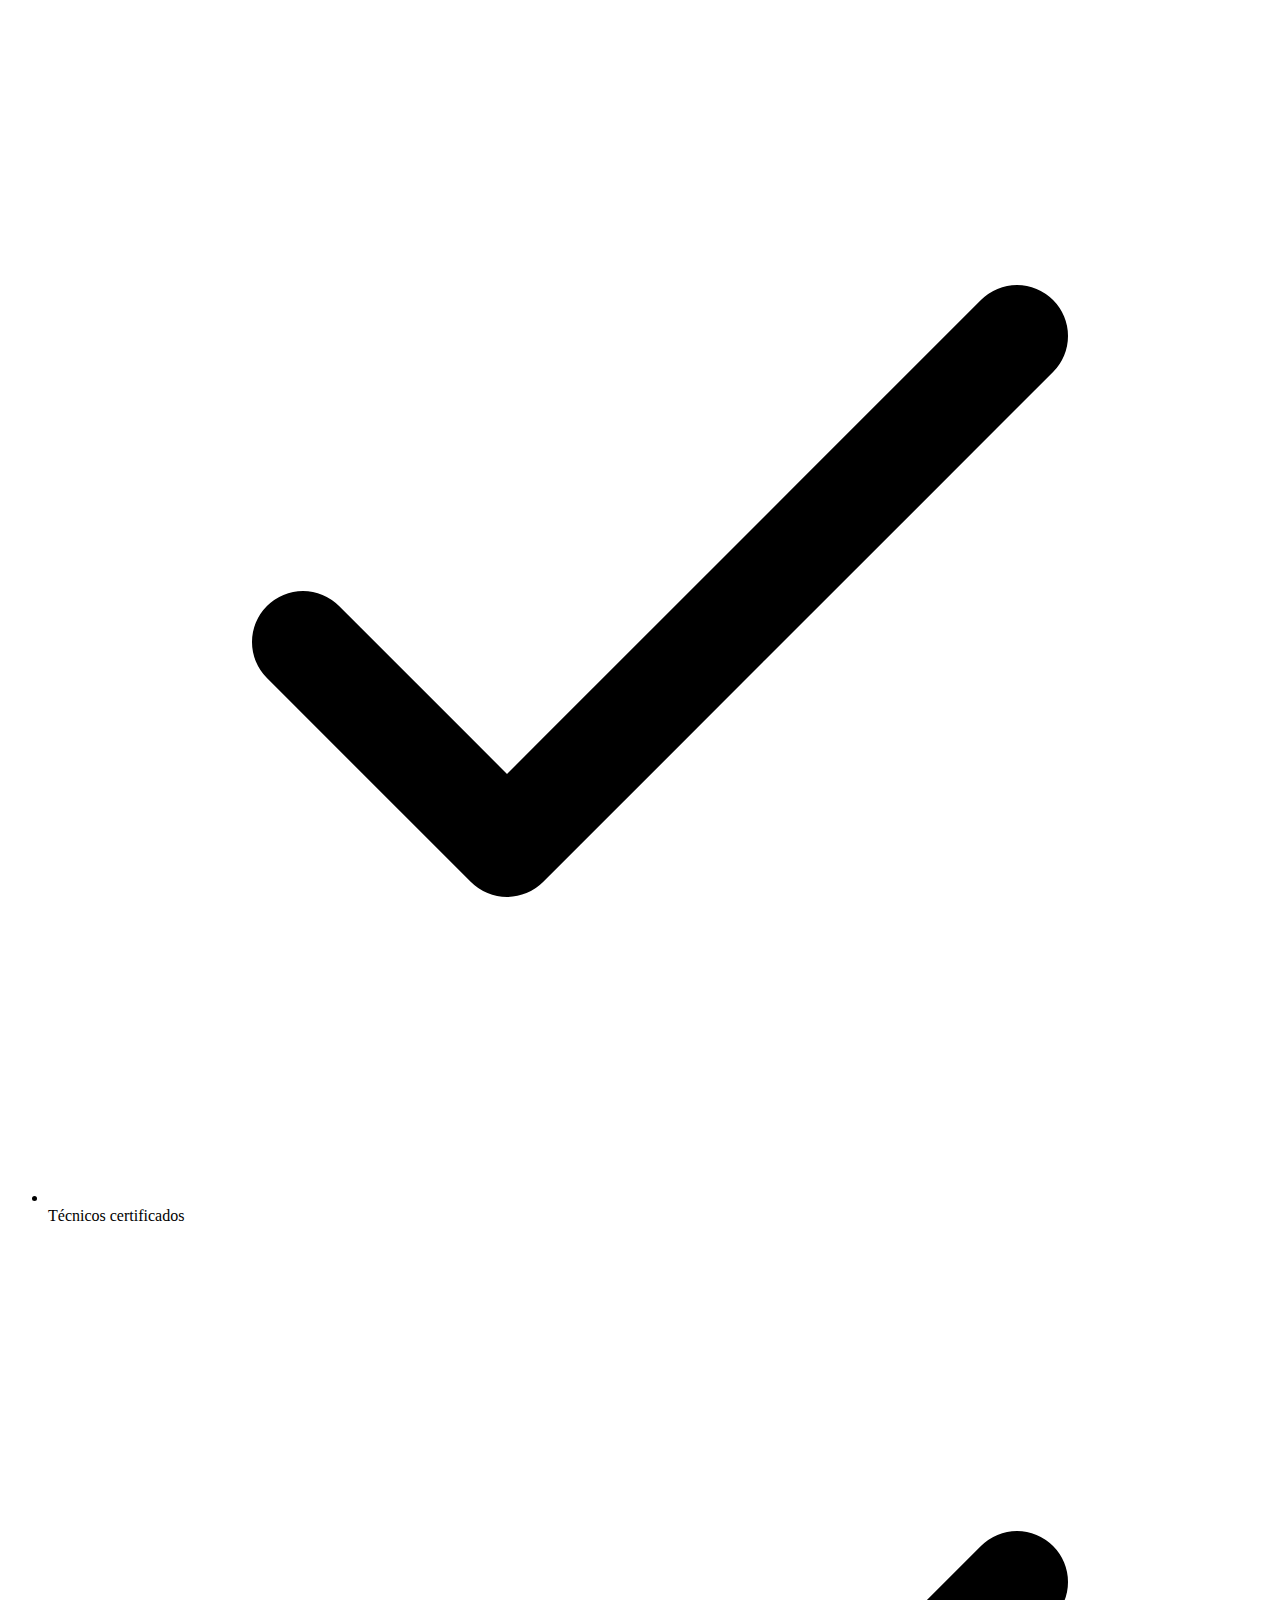
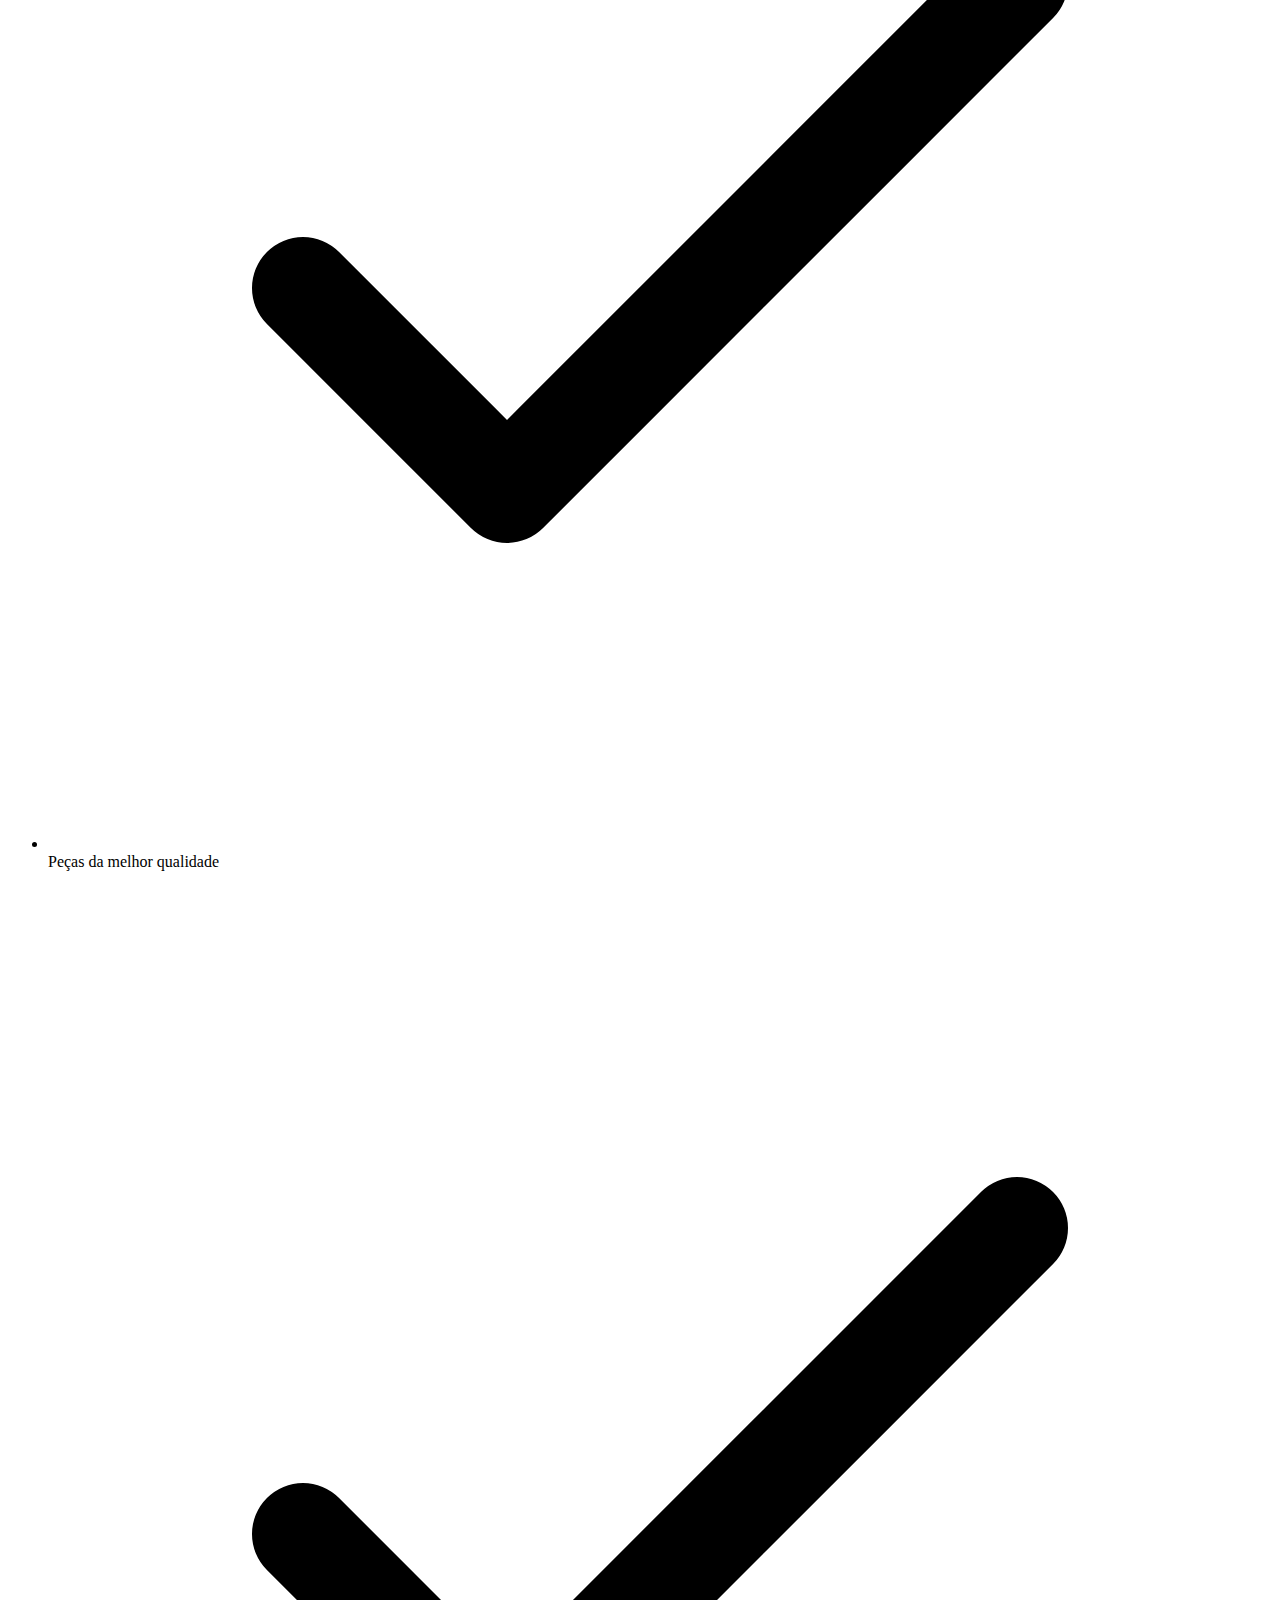
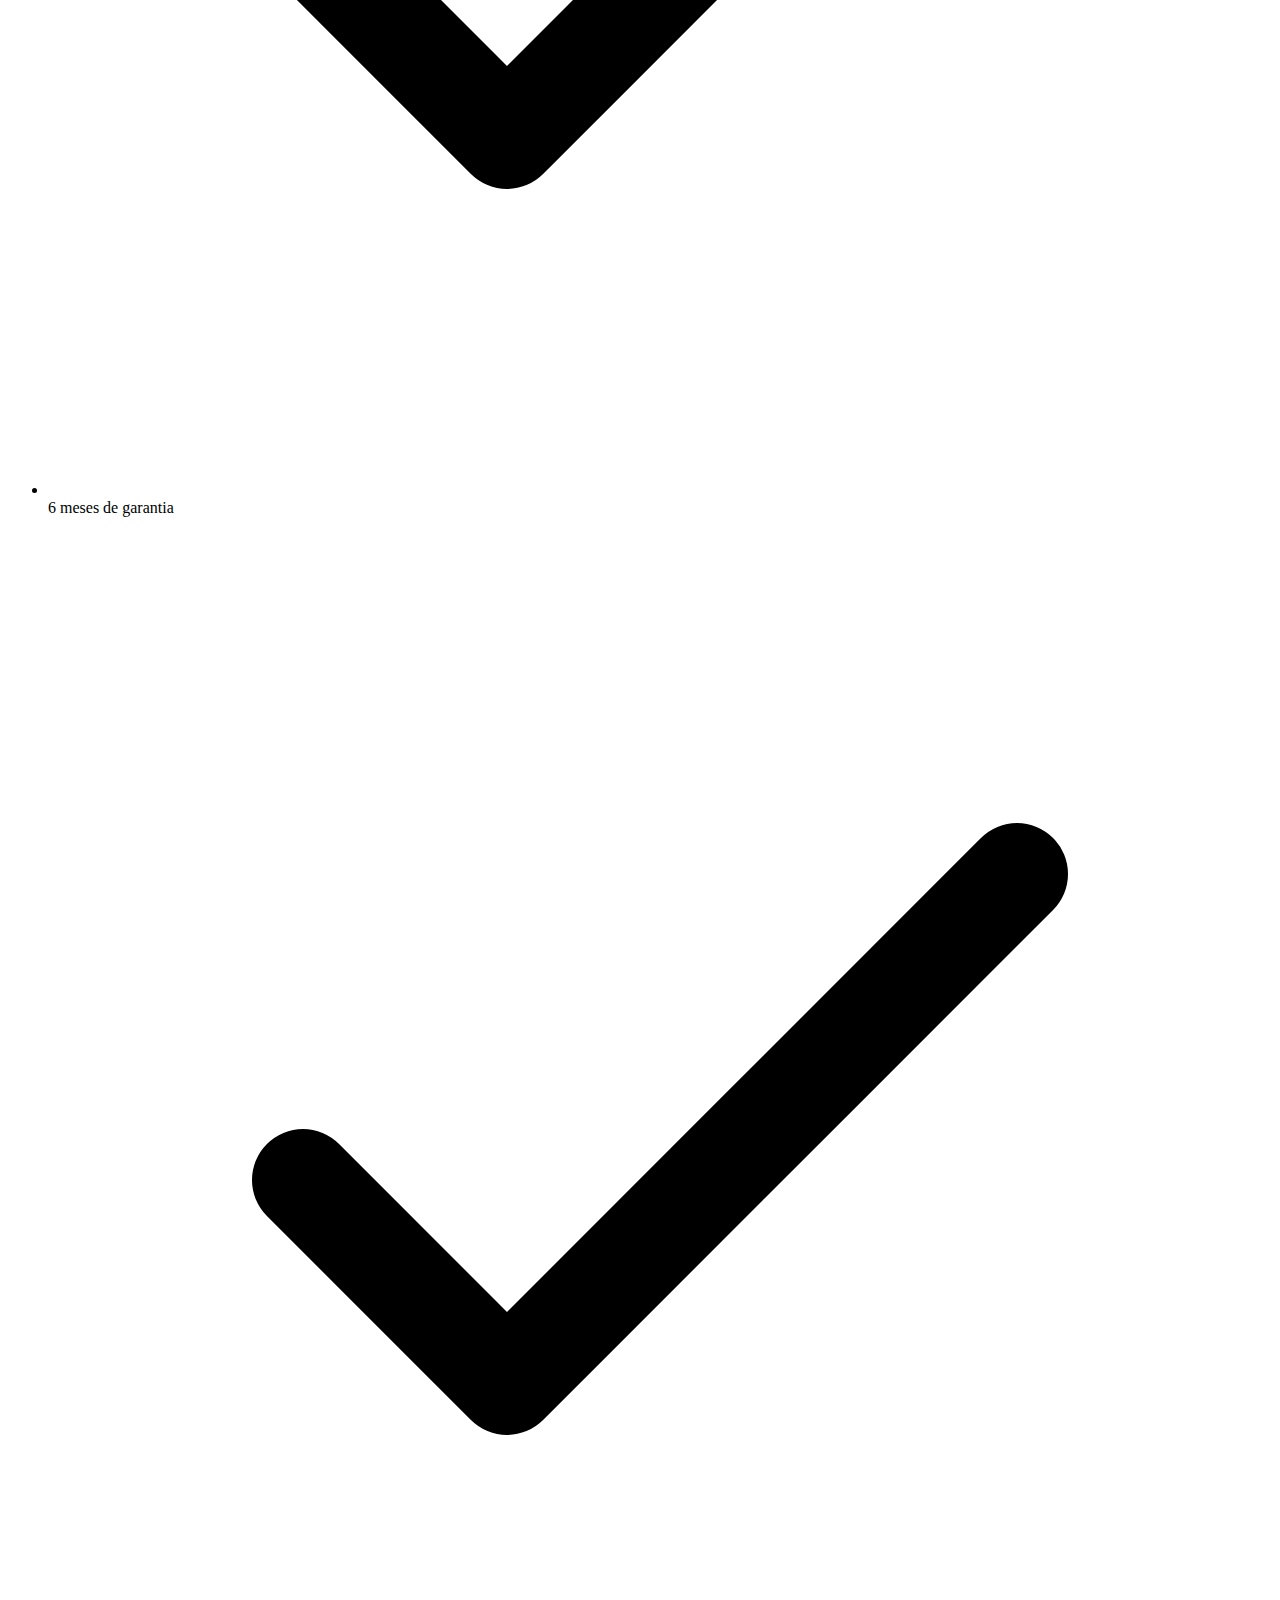
==== commit a5196282: "Deploy to gh-pages" ====
--- a/index.html
+++ b/index.html
@@ -1,366 +1 @@
-<!DOCTYPE html>
-<html lang="pt-BR">
-<head>
-    <meta charset="UTF-8">
-    <meta name="viewport" content="width=device-width, initial-scale=1.0">
-    <meta name="description" content="Alfa Prime - Smartphones Redmi com parcelamento facilitado em até 18x no boleto">
-    <title>Alfa Prime - Smartphones Redmi</title>
-    <!-- Bootstrap CSS -->
-    <link href="https://cdn.jsdelivr.net/npm/bootstrap@5.3.0/dist/css/bootstrap.min.css" rel="stylesheet">
-    <!-- Font Awesome -->
-    <link rel="stylesheet" href="https://cdnjs.cloudflare.com/ajax/libs/font-awesome/6.0.0/css/all.min.css">
-    <!-- Google Fonts -->
-    <link href="https://fonts.googleapis.com/css2?family=Inter:wght@400;500;600;700;800&display=swap" rel="stylesheet">
-    <link href="styles.css" rel="stylesheet">
-</head>
-<body>
-    <!-- Navbar -->
-    <nav class="navbar navbar-expand-lg navbar-dark">
-        <div class="container">
-            <a class="navbar-brand fw-bold" href="#">
-                <img src="img/logo.png" alt="Alfa Prime Logo" height="40" class="me-2">
-                Alfa Prime
-            </a>
-            <button class="navbar-toggler" type="button" data-bs-toggle="collapse" data-bs-target="#navbarNav" aria-controls="navbarNav" aria-expanded="false" aria-label="Toggle navigation">
-                <span class="navbar-toggler-icon"></span>
-            </button>
-            <div class="collapse navbar-collapse" id="navbarNav">
-                <ul class="navbar-nav ms-auto">
-                    <li class="nav-item">
-                        <a class="nav-link" href="#smartphones">Smartphones</a>
-                    </li>
-                    <li class="nav-item">
-                        <a class="nav-link" href="#como-funciona">Como Funciona</a>
-                    </li>
-                    <li class="nav-item">
-                        <a class="nav-link" href="#beneficios">Benefícios</a>
-                    </li>
-                </ul>
-            </div>
-        </div>
-    </nav>
-
-    <!-- Hero Section -->
-    <section class="hero py-5" id="hero">
-        <div class="container">
-            <div class="row align-items-center">
-                <div class="col-lg-6">
-                    <h1 class="display-4 fw-bold mb-4">Seu Novo Smartphone em até 18x no Boleto</h1>
-                    <div class="alert alert-info d-inline-block mb-4" role="alert">
-                        <i class="fas fa-info-circle me-2"></i>
-                        Aprovação sem consulta ao SPC/Serasa
-                    </div>
-                </div>
-                <div class="col-lg-6">
-                    <img src="img/mi14.jpg" alt="Smartphones Redmi" class="img-fluid rounded-4 shadow-lg">
-                </div>
-            </div>
-        </div>
-    </section>
-
-    <!-- Products Section -->
-    <section class="products py-5" id="smartphones">
-        <div class="container">
-            <div class="row mb-5">
-                <div class="col-lg-6 mx-auto text-center">
-                    <h2 class="display-6 fw-bold mb-3">Smartphones Disponíveis</h2>
-                    <p class="lead text-muted">Escolha o modelo ideal para você</p>
-                </div>
-            </div>
-            <div class="row g-4">
-                <!-- Redmi 14C 128GB -->
-                <div class="col-md-6 col-lg-4">
-                    <div class="card h-100">
-                        <span class="badge bg-primary position-absolute top-0 end-0 m-3">Mais Vendido</span>
-                        <img src="img/redmi14c.png" class="card-img-top p-4" alt="Redmi 14C">
-                        <div class="card-body">
-                            <h3 class="h5 card-title">Redmi 14C 128GB</h3>
-                            <ul class="list-unstyled mb-4">
-                                <li class="mb-2"><i class="fas fa-microchip me-2"></i>6GB RAM</li>
-                                <li class="mb-2"><i class="fas fa-hdd me-2"></i>128GB Armazenamento</li>
-                                <li class="mb-2"><i class="fas fa-mobile-alt me-2"></i>Tela 6.74" HD+</li>
-                                <li class="mb-2"><i class="fas fa-camera me-2"></i>Câmera Dupla AI</li>
-                            </ul>
-                            <div class="price-box text-center mb-4">
-                                <span class="h3 fw-bold d-block">R$ 1.300,00</span>
-                            </div>
-                            <a href="https://wa.me/SEUNUMERO?text=Olá! Tenho interesse no Redmi 14C 128GB" 
-                               class="btn btn-success w-100 d-flex align-items-center justify-content-center">
-                                <i class="fab fa-whatsapp me-2"></i>Tenho Interesse
-                            </a>
-                        </div>
-                    </div>
-                </div>
-
-                <!-- Redmi 14C 256GB -->
-                <div class="col-md-6 col-lg-4">
-                    <div class="card h-100">
-                        <img src="img/redmi14c.png" class="card-img-top p-4" alt="Redmi 14C 256GB">
-                        <div class="card-body">
-                            <h3 class="h5 card-title">Redmi 14C 256GB</h3>
-                            <ul class="list-unstyled mb-4">
-                                <li class="mb-2"><i class="fas fa-microchip me-2"></i>8GB RAM</li>
-                                <li class="mb-2"><i class="fas fa-hdd me-2"></i>256GB Armazenamento</li>
-                                <li class="mb-2"><i class="fas fa-mobile-alt me-2"></i>Tela 6.74" HD+</li>
-                                <li class="mb-2"><i class="fas fa-camera me-2"></i>Câmera Dupla AI</li>
-                            </ul>
-                            <div class="price-box text-center mb-4">
-                                <span class="h3 fw-bold d-block">R$ 1.450,00</span>
-                            </div>
-                            <a href="https://wa.me/SEUNUMERO?text=Olá! Tenho interesse no Redmi 14C 256GB" 
-                               class="btn btn-success w-100 d-flex align-items-center justify-content-center">
-                                <i class="fab fa-whatsapp me-2"></i>Tenho Interesse
-                            </a>
-                        </div>
-                    </div>
-                </div>
-
-                <!-- Redmi Note 13 -->
-                <div class="col-md-6 col-lg-4">
-                    <div class="card h-100">
-                        <img src="img/redminote13.png" class="card-img-top p-4" alt="Redmi Note 13">
-                        <div class="card-body">
-                            <h3 class="h5 card-title">Redmi Note 13</h3>
-                            <ul class="list-unstyled mb-4">
-                                <li class="mb-2"><i class="fas fa-microchip me-2"></i>8GB RAM</li>
-                                <li class="mb-2"><i class="fas fa-hdd me-2"></i>256GB Armazenamento</li>
-                                <li class="mb-2"><i class="fas fa-mobile-alt me-2"></i>Tela AMOLED 120Hz</li>
-                                <li class="mb-2"><i class="fas fa-camera me-2"></i>Câmera 108MP</li>
-                            </ul>
-                            <div class="price-box text-center mb-4">
-                                <span class="h3 fw-bold d-block">R$ 1.450,00</span>
-                            </div>
-                            <a href="https://wa.me/SEUNUMERO?text=Olá! Tenho interesse no Redmi Note 13" 
-                               class="btn btn-success w-100 d-flex align-items-center justify-content-center">
-                                <i class="fab fa-whatsapp me-2"></i>Tenho Interesse
-                            </a>
-                        </div>
-                    </div>
-                </div>
-
-                <!-- Redmi Note 13 Pro -->
-                <div class="col-md-6 col-lg-4">
-                    <div class="card h-100">
-                        <img src="img/redminote13pro.png" class="card-img-top p-4" alt="Redmi Note 13 Pro">
-                        <div class="card-body">
-                            <h3 class="h5 card-title">Redmi Note 13 Pro</h3>
-                            <ul class="list-unstyled mb-4">
-                                <li class="mb-2"><i class="fas fa-microchip me-2"></i>12GB RAM</li>
-                                <li class="mb-2"><i class="fas fa-hdd me-2"></i>256GB Armazenamento</li>
-                                <li class="mb-2"><i class="fas fa-mobile-alt me-2"></i>Tela AMOLED 120Hz</li>
-                                <li class="mb-2"><i class="fas fa-camera me-2"></i>Câmera 200MP</li>
-                            </ul>
-                            <div class="price-box text-center mb-4">
-                                <span class="h3 fw-bold d-block">R$ 1.900,00</span>
-                            </div>
-                            <a href="https://wa.me/SEUNUMERO?text=Olá! Tenho interesse no Redmi Note 13 Pro" 
-                               class="btn btn-success w-100 d-flex align-items-center justify-content-center">
-                                <i class="fab fa-whatsapp me-2"></i>Tenho Interesse
-                            </a>
-                        </div>
-                    </div>
-                </div>
-
-                <!-- Redmi 13 -->
-                <div class="col-md-6 col-lg-4">
-                    <div class="card h-100">
-                        <img src="img/redmi13.png" class="card-img-top p-4" alt="Redmi 13">
-                        <div class="card-body">
-                            <h3 class="h5 card-title">Redmi 13</h3>
-                            <ul class="list-unstyled mb-4">
-                                <li class="mb-2"><i class="fas fa-microchip me-2"></i>8GB RAM</li>
-                                <li class="mb-2"><i class="fas fa-hdd me-2"></i>256GB Armazenamento</li>
-                                <li class="mb-2"><i class="fas fa-mobile-alt me-2"></i>Tela AMOLED 90Hz</li>
-                                <li class="mb-2"><i class="fas fa-camera me-2"></i>Câmera 50MP</li>
-                            </ul>
-                            <div class="price-box text-center mb-4">
-                                <span class="h3 fw-bold d-block">R$ 1.300,00</span>
-                            </div>
-                            <a href="https://wa.me/SEUNUMERO?text=Olá! Tenho interesse no Redmi 13" 
-                               class="btn btn-success w-100 d-flex align-items-center justify-content-center">
-                                <i class="fab fa-whatsapp me-2"></i>Tenho Interesse
-                            </a>
-                        </div>
-                    </div>
-                </div>
-
-                <!-- Redmi Note 13 Pro+ -->
-                <div class="col-md-6 col-lg-4">
-                    <div class="card h-100">
-                        <span class="badge bg-warning position-absolute top-0 end-0 m-3">Premium</span>
-                        <img src="img/redminote13proplus.png" class="card-img-top p-4" alt="Redmi Note 13 Pro+">
-                        <div class="card-body">
-                            <h3 class="h5 card-title">Redmi Note 13 Pro+</h3>
-                            <ul class="list-unstyled mb-4">
-                                <li class="mb-2"><i class="fas fa-microchip me-2"></i>12GB RAM</li>
-                                <li class="mb-2"><i class="fas fa-hdd me-2"></i>512GB Armazenamento</li>
-                                <li class="mb-2"><i class="fas fa-mobile-alt me-2"></i>Tela AMOLED 120Hz Curva</li>
-                                <li class="mb-2"><i class="fas fa-camera me-2"></i>Câmera 200MP OIS</li>
-                            </ul>
-                            <div class="price-box text-center mb-4">
-                                <span class="h3 fw-bold d-block">R$ 2.999,00</span>
-                            </div>
-                            <a href="https://wa.me/SEUNUMERO?text=Olá! Tenho interesse no Redmi Note 13 Pro+" 
-                               class="btn btn-success w-100 d-flex align-items-center justify-content-center">
-                                <i class="fab fa-whatsapp me-2"></i>Tenho Interesse
-                            </a>
-                        </div>
-                    </div>
-                </div>
-            </div>
-        </div>
-    </section>
-
-    <!-- How It Works Section -->
-    <section class="how-it-works py-5" id="como-funciona">
-        <div class="container">
-            <div class="row mb-5">
-                <div class="col-lg-6 mx-auto text-center">
-                    <h2 class="display-6 fw-bold text-gradient mb-3">Como Funciona</h2>
-                    <p class="lead text-muted">Processo simples e aprovação rápida</p>
-                </div>
-            </div>
-
-            <div class="row g-4">
-                <!-- Timeline do processo -->
-                <div class="col-lg-7 order-lg-2">
-                    <div class="timeline-container">
-                        <div class="timeline-item">
-                            <div class="timeline-icon">
-                                <i class="fas fa-mobile-alt"></i>
-                            </div>
-                            <div class="timeline-content">
-                                <h3 class="h5 mb-3">1. Escolha seu Smartphone</h3>
-                                <p>Selecione o modelo ideal para você entre nossa linha Redmi e entre em contato via WhatsApp</p>
-                            </div>
-                        </div>
-
-                        <div class="timeline-item">
-                            <div class="timeline-icon">
-                                <i class="fas fa-id-card"></i>
-                            </div>
-                            <div class="timeline-content">
-                                <h3 class="h5 mb-3">2. Envie seus Documentos</h3>
-                                <p>Apresente apenas RG e CPF. Não consultamos SPC/Serasa</p>
-                            </div>
-                        </div>
-
-                        <div class="timeline-item">
-                            <div class="timeline-icon">
-                                <i class="fas fa-check-circle"></i>
-                            </div>
-                            <div class="timeline-content">
-                                <h3 class="h5 mb-3">3. Aprovação Rápida</h3>
-                                <p>Análise e aprovação em poucos minutos. Processo 100% digital</p>
-                            </div>
-                        </div>
-
-                        <div class="timeline-item">
-                            <div class="timeline-icon">
-                                <i class="fas fa-credit-card"></i>
-                            </div>
-                            <div class="timeline-content">
-                                <h3 class="h5 mb-3">4. Faça o Pagamento Inicial</h3>
-                                <p>Pequena entrada e parcele o restante em até 18x no boleto</p>
-                            </div>
-                        </div>
-
-                        <div class="timeline-item">
-                            <div class="timeline-icon">
-                                <i class="fas fa-store"></i>
-                            </div>
-                            <div class="timeline-content">
-                                <h3 class="h5 mb-3">5. Finalize sua Compra</h3>
-                                <p>Após a simulação com nossos vendedores, só comparecer na loja para finalizar sua compra</p>
-                            </div>
-                        </div>
-                    </div>
-                </div>
-
-                <!-- Card de destaque -->
-                <div class="col-lg-5 order-lg-1">
-                    <div class="info-card">
-                        <div class="info-card-header">
-                            <i class="fas fa-star-half-alt display-4 mb-3"></i>
-                            <h3 class="h4 mb-4">Vantagens do Nosso Parcelamento</h3>
-                        </div>
-                        <div class="info-card-body">
-                            <ul class="feature-list">
-                                <li>
-                                    <i class="fas fa-check text-success"></i>
-                                    <span>Parcelas fixas em até 18x no boleto</span>
-                                </li>
-                                <li>
-                                    <i class="fas fa-check text-success"></i>
-                                    <span>Sem consulta ao SPC/Serasa</span>
-                                </li>
-                                <li>
-                                    <i class="fas fa-check text-success"></i>
-                                    <span>Aprovação em poucos minutos</span>
-                                </li>
-                                <li>
-                                    <i class="fas fa-check text-success"></i>
-                                    <span>Processo 100% digital e seguro</span>
-                                </li>
-                                <li>
-                                    <i class="fas fa-check text-success"></i>
-                                    <span>Smartphones com garantia oficial</span>
-                                </li>
-                            </ul>
-                            <div class="alert alert-info mt-4" role="alert">
-                                <i class="fas fa-info-circle me-2"></i>
-                                Documentos necessários: apenas RG e CPF
-                            </div>
-                        </div>
-                    </div>
-                </div>
-            </div>
-        </div>
-    </section>
-
-    <!-- Footer -->
-    <footer class="footer py-4">
-        <div class="container">
-            <div class="row align-items-center justify-content-between">
-                <div class="col-md-4 text-center text-md-start">
-                    <div class="d-flex align-items-center justify-content-center justify-content-md-start">
-                        <img src="img/logo.png" alt="Alfa Prime Logo" height="35" class="me-2">
-                        <span class="text-white">Alfa Prime</span>
-                    </div>
-                </div>
-                <div class="col-md-4 text-center my-3 my-md-0">
-                    <div class="social-links">
-                        <a href="https://www.instagram.com/alfa.prime_/" class="social-link" aria-label="Instagram">
-                            <i class="fab fa-instagram"></i>
-                        </a>
-                    </div>
-                </div>
-                <div class="col-md-4 text-center text-md-end">
-                    <p class="mb-0 text-muted">&copy; 2024 Alfa Prime</p>
-                    <p class="mb-0 mt-2 text-muted">
-                        Site desenvolvido por 
-                        <a href="https://www.instagram.com/douuglinha95" class="text-accent text-decoration-none" target="_blank">
-                            DGSolution <i class="fab fa-instagram"></i> @douuglinha95
-                        </a>
-                    </p>
-                </div>
-            </div>
-        </div>
-    </footer>
-
-    <!-- Bootstrap JS -->
-    <script src="https://cdn.jsdelivr.net/npm/bootstrap@5.3.0/dist/js/bootstrap.bundle.min.js"></script>
-    <script>
-        document.addEventListener('DOMContentLoaded', function() {
-            const whatsappNumber = '5517999754390'; // Formato internacional: 55 + DDD + número
-            const whatsappLinks = document.querySelectorAll('a[href*="wa.me/SEUNUMERO"]');
-            
-            whatsappLinks.forEach(link => {
-                const currentHref = link.getAttribute('href');
-                const newHref = currentHref.replace('SEUNUMERO', whatsappNumber);
-                link.setAttribute('href', newHref);
-            });
-        });
-    </script>
-</body>
-</html> +<!DOCTYPE html><html lang="pt-BR"><head><meta charSet="utf-8"/><meta name="viewport" content="width=device-width, initial-scale=1"/><link rel="preload" as="image" href="/logo.png" fetchPriority="high"/><link rel="stylesheet" href="/alfaprime/_next/static/css/cd9cfcf170767b48.css" crossorigin="" data-precedence="next"/><link rel="preload" as="script" fetchPriority="low" href="/alfaprime/_next/static/chunks/webpack-166ff67864c31573.js" crossorigin=""/><script src="/alfaprime/_next/static/chunks/fd9d1056-f76b5d13a7ed26bc.js" async="" crossorigin=""></script><script src="/alfaprime/_next/static/chunks/69-9f5c899eb5fc256f.js" async="" crossorigin=""></script><script src="/alfaprime/_next/static/chunks/main-app-200c7730e9b2863f.js" async="" crossorigin=""></script><script src="/alfaprime/_next/static/chunks/703-c82881df70a8f733.js" async=""></script><script src="/alfaprime/_next/static/chunks/app/page-93d311bb11a28bc4.js" async=""></script><title>AlfaPrime - Especialista em iPhones e Xiaomi</title><meta name="description" content="Mais de 4 anos de experiência em vendas e manutenção de smartphones."/><script src="/alfaprime/_next/static/chunks/polyfills-c67a75d1b6f99dc8.js" crossorigin="" noModule=""></script></head><body class="__className_b62cf1"><header class="fixed top-0 left-0 right-0 z-50 bg-gradient-to-b from-gray-900/90 to-gray-900/50 backdrop-blur-sm border-b border-gray-800/50"><div class="container mx-auto px-4"><div class="flex items-center justify-between h-24"><div class="flex items-center space-x-4"><div class="relative w-auto h-auto"><img alt="AlfaPrime Logo" fetchPriority="high" width="180" height="60" decoding="async" data-nimg="1" class="object-contain" style="color:transparent;width:auto;height:60px" src="/logo.png"/></div></div><nav class="hidden md:flex items-center space-x-8"><a href="#services" class="text-gray-300 hover:text-white transition-colors">Serviços</a><a href="#about" class="text-gray-300 hover:text-white transition-colors">Sobre</a><a href="#location" class="text-gray-300 hover:text-white transition-colors">Localização</a><a href="#contact" class="bg-gradient-to-r from-blue-600 to-blue-700 hover:from-blue-500 hover:to-blue-600 text-white px-6 py-2 rounded-lg transition-all hover:scale-105 shadow-lg shadow-blue-500/25">Contato</a></nav><button class="md:hidden text-white p-2 focus:outline-none"><svg class="w-6 h-6" fill="none" stroke="currentColor" viewBox="0 0 24 24"><path stroke-linecap="round" stroke-linejoin="round" stroke-width="2" d="M4 6h16M4 12h16M4 18h16"></path></svg></button></div></div></header><main class="min-h-screen"><section class="relative min-h-screen flex items-center justify-center pt-20"><div class="absolute inset-0 bg-gradient-to-br from-gray-900 via-blue-900/20 to-gray-900"></div><div class="absolute inset-0 bg-[linear-gradient(to_right,#80808012_1px,transparent_1px),linear-gradient(to_bottom,#80808012_1px,transparent_1px)] bg-[size:14px_24px]"></div><div class="container mx-auto px-4 relative z-10"><div class="text-center max-w-4xl mx-auto"><h1 class="text-5xl md:text-7xl font-bold text-white mb-6 bg-clip-text text-transparent bg-gradient-to-r from-white to-gray-300">AlfaPrime</h1><p class="text-xl md:text-2xl text-blue-200 mb-8 font-light">Especialistas em iPhones e Xiaomi</p><p class="text-gray-300 text-lg mb-12 max-w-2xl mx-auto">Mais de 4 anos de experiência em vendas e manutenção de smartphones. Qualidade e confiança que você precisa.</p><div class="flex flex-col sm:flex-row gap-4 justify-center"><a href="#services" class="bg-blue-600 hover:bg-blue-700 text-white px-8 py-4 rounded-lg text-lg font-medium transition-all hover:scale-105 hover:shadow-xl shadow-blue-500/25" tabindex="0" aria-label="Conheça nossos serviços">Conheça Nossos Serviços</a><a href="#contact" class="bg-gray-800 hover:bg-gray-700 text-white px-8 py-4 rounded-lg text-lg font-medium transition-all hover:scale-105 border border-gray-700 hover:border-gray-600" tabindex="0" aria-label="Entre em contato">Entre em Contato</a></div></div></div></section><section class="py-20 bg-gray-800"><div class="container mx-auto px-4"><div class="flex flex-col md:flex-row items-center gap-12"><div class="w-full md:w-1/2"><h2 class="text-4xl font-bold text-white mb-6">Mais de 4 Anos de Experiência</h2><p class="text-gray-300 text-lg mb-6">Somos especialistas em vendas de iPhones e Xiaomi, oferecendo os melhores produtos com garantia e procedência.</p><p class="text-gray-300 text-lg mb-6">Nossa equipe de técnicos altamente qualificados realiza manutenção em aparelhos de todas as marcas e modelos.</p><div class="bg-blue-600 inline-block px-4 py-2 rounded-lg"><span class="text-2xl font-bold text-white">⭐ 5.0</span><span class="text-blue-200 ml-2">Avaliação no Google</span></div></div><div class="w-full md:w-1/2"><div class="grid grid-cols-2 gap-4"><div class="bg-gray-700 p-6 rounded-lg"><h3 class="text-3xl font-bold text-white mb-2">4+</h3><p class="text-gray-300">Anos de Experiência</p></div><div class="bg-gray-700 p-6 rounded-lg"><h3 class="text-3xl font-bold text-white mb-2">100%</h3><p class="text-gray-300">Satisfação</p></div><div class="bg-gray-700 p-6 rounded-lg"><h3 class="text-3xl font-bold text-white mb-2">24h</h3><p class="text-gray-300">Atendimento</p></div><div class="bg-gray-700 p-6 rounded-lg"><h3 class="text-3xl font-bold text-white mb-2">5⭐</h3><p class="text-gray-300">Avaliação</p></div></div></div></div></div></section><section id="services" class="py-20 bg-gradient-to-b from-gray-900 via-gray-800 to-gray-900"><div class="container mx-auto px-4"><h2 class="text-4xl font-bold text-center mb-4"><span class="bg-clip-text text-transparent bg-gradient-to-r from-white to-blue-400">Nossos Serviços</span></h2><p class="text-gray-400 text-center mb-12 max-w-2xl mx-auto">Oferecemos uma gama completa de produtos e serviços para seu smartphone</p><div class="grid grid-cols-1 md:grid-cols-2 lg:grid-cols-4 gap-8"><div class="bg-gradient-to-br from-gray-800 to-gray-700 p-8 rounded-2xl hover:shadow-2xl hover:shadow-blue-500/10 transition-all duration-300 hover:-translate-y-1 group"><div class="text-4xl mb-4 bg-gradient-to-br from-gray-700 to-gray-600 w-16 h-16 rounded-xl flex items-center justify-center group-hover:scale-110 transition-transform">📱</div><h3 class="text-xl font-bold text-white mb-3">Vendas de iPhones</h3><p class="text-gray-300 mb-4">Os melhores iPhones com garantia e procedência</p><ul class="space-y-2"><li class="text-gray-400 flex items-center"><svg class="w-4 h-4 mr-2 text-blue-400" fill="none" stroke="currentColor" viewBox="0 0 24 24"><path stroke-linecap="round" stroke-linejoin="round" stroke-width="2" d="M5 13l4 4L19 7"></path></svg>Modelos mais recentes</li><li class="text-gray-400 flex items-center"><svg class="w-4 h-4 mr-2 text-blue-400" fill="none" stroke="currentColor" viewBox="0 0 24 24"><path stroke-linecap="round" stroke-linejoin="round" stroke-width="2" d="M5 13l4 4L19 7"></path></svg>Produtos com garantia</li><li class="text-gray-400 flex items-center"><svg class="w-4 h-4 mr-2 text-blue-400" fill="none" stroke="currentColor" viewBox="0 0 24 24"><path stroke-linecap="round" stroke-linejoin="round" stroke-width="2" d="M5 13l4 4L19 7"></path></svg>Parcelamento facilitado</li><li class="text-gray-400 flex items-center"><svg class="w-4 h-4 mr-2 text-blue-400" fill="none" stroke="currentColor" viewBox="0 0 24 24"><path stroke-linecap="round" stroke-linejoin="round" stroke-width="2" d="M5 13l4 4L19 7"></path></svg>Melhor custo-benefício</li></ul></div><div class="bg-gradient-to-br from-gray-800 to-gray-700 p-8 rounded-2xl hover:shadow-2xl hover:shadow-blue-500/10 transition-all duration-300 hover:-translate-y-1 group"><div class="text-4xl mb-4 bg-gradient-to-br from-gray-700 to-gray-600 w-16 h-16 rounded-xl flex items-center justify-center group-hover:scale-110 transition-transform">📲</div><h3 class="text-xl font-bold text-white mb-3">Smartphones Xiaomi</h3><p class="text-gray-300 mb-4">Linha completa Xiaomi com os melhores preços</p><ul class="space-y-2"><li class="text-gray-400 flex items-center"><svg class="w-4 h-4 mr-2 text-blue-400" fill="none" stroke="currentColor" viewBox="0 0 24 24"><path stroke-linecap="round" stroke-linejoin="round" stroke-width="2" d="M5 13l4 4L19 7"></path></svg>Toda linha Xiaomi</li><li class="text-gray-400 flex items-center"><svg class="w-4 h-4 mr-2 text-blue-400" fill="none" stroke="currentColor" viewBox="0 0 24 24"><path stroke-linecap="round" stroke-linejoin="round" stroke-width="2" d="M5 13l4 4L19 7"></path></svg>Preços competitivos</li><li class="text-gray-400 flex items-center"><svg class="w-4 h-4 mr-2 text-blue-400" fill="none" stroke="currentColor" viewBox="0 0 24 24"><path stroke-linecap="round" stroke-linejoin="round" stroke-width="2" d="M5 13l4 4L19 7"></path></svg>Produtos originais</li><li class="text-gray-400 flex items-center"><svg class="w-4 h-4 mr-2 text-blue-400" fill="none" stroke="currentColor" viewBox="0 0 24 24"><path stroke-linecap="round" stroke-linejoin="round" stroke-width="2" d="M5 13l4 4L19 7"></path></svg>Garantia de 6 meses diretamente com nossa loja</li></ul></div><div class="bg-gradient-to-br from-gray-800 to-gray-700 p-8 rounded-2xl hover:shadow-2xl hover:shadow-blue-500/10 transition-all duration-300 hover:-translate-y-1 group"><div class="text-4xl mb-4 bg-gradient-to-br from-gray-700 to-gray-600 w-16 h-16 rounded-xl flex items-center justify-center group-hover:scale-110 transition-transform">🔧</div><h3 class="text-xl font-bold text-white mb-3">Manutenção</h3><p class="text-gray-300 mb-4">Assistência técnica especializada para todas as marcas</p><ul class="space-y-2"><li class="text-gray-400 flex items-center"><svg class="w-4 h-4 mr-2 text-blue-400" fill="none" stroke="currentColor" viewBox="0 0 24 24"><path stroke-linecap="round" stroke-linejoin="round" stroke-width="2" d="M5 13l4 4L19 7"></path></svg>Técnicos certificados</li><li class="text-gray-400 flex items-center"><svg class="w-4 h-4 mr-2 text-blue-400" fill="none" stroke="currentColor" viewBox="0 0 24 24"><path stroke-linecap="round" stroke-linejoin="round" stroke-width="2" d="M5 13l4 4L19 7"></path></svg>Peças da melhor qualidade</li><li class="text-gray-400 flex items-center"><svg class="w-4 h-4 mr-2 text-blue-400" fill="none" stroke="currentColor" viewBox="0 0 24 24"><path stroke-linecap="round" stroke-linejoin="round" stroke-width="2" d="M5 13l4 4L19 7"></path></svg>6 meses de garantia</li><li class="text-gray-400 flex items-center"><svg class="w-4 h-4 mr-2 text-blue-400" fill="none" stroke="currentColor" viewBox="0 0 24 24"><path stroke-linecap="round" stroke-linejoin="round" stroke-width="2" d="M5 13l4 4L19 7"></path></svg>Atendimento rápido</li></ul></div><div class="bg-gradient-to-br from-gray-800 to-gray-700 p-8 rounded-2xl hover:shadow-2xl hover:shadow-blue-500/10 transition-all duration-300 hover:-translate-y-1 group"><div class="text-4xl mb-4 bg-gradient-to-br from-gray-700 to-gray-600 w-16 h-16 rounded-xl flex items-center justify-center group-hover:scale-110 transition-transform">🎧</div><h3 class="text-xl font-bold text-white mb-3">Acessórios Premium</h3><p class="text-gray-300 mb-4">Acessórios de alta qualidade para seu smartphone</p><ul class="space-y-2"><li class="text-gray-400 flex items-center"><svg class="w-4 h-4 mr-2 text-blue-400" fill="none" stroke="currentColor" viewBox="0 0 24 24"><path stroke-linecap="round" stroke-linejoin="round" stroke-width="2" d="M5 13l4 4L19 7"></path></svg>Capinhas X-One com garantia de 4 meses</li><li class="text-gray-400 flex items-center"><svg class="w-4 h-4 mr-2 text-blue-400" fill="none" stroke="currentColor" viewBox="0 0 24 24"><path stroke-linecap="round" stroke-linejoin="round" stroke-width="2" d="M5 13l4 4L19 7"></path></svg>Películas de proteção premium</li><li class="text-gray-400 flex items-center"><svg class="w-4 h-4 mr-2 text-blue-400" fill="none" stroke="currentColor" viewBox="0 0 24 24"><path stroke-linecap="round" stroke-linejoin="round" stroke-width="2" d="M5 13l4 4L19 7"></path></svg>Fones de ouvido de qualidade</li><li class="text-gray-400 flex items-center"><svg class="w-4 h-4 mr-2 text-blue-400" fill="none" stroke="currentColor" viewBox="0 0 24 24"><path stroke-linecap="round" stroke-linejoin="round" stroke-width="2" d="M5 13l4 4L19 7"></path></svg>Acessórios originais</li></ul></div></div></div></section><section class="py-20 bg-gradient-to-b from-gray-900 to-gray-800"><div class="container mx-auto px-4"><h2 class="text-4xl font-bold text-white text-center mb-12">Nossa Localização</h2><div class="flex flex-col md:flex-row items-center gap-12 max-w-7xl mx-auto"><div class="w-full md:w-1/2"><div class="bg-gradient-to-br from-gray-800 to-gray-700 p-8 rounded-2xl shadow-2xl"><h3 class="text-2xl font-bold text-white mb-6 flex items-center"><svg class="w-6 h-6 mr-2 text-blue-500" fill="none" stroke="currentColor" viewBox="0 0 24 24"><path stroke-linecap="round" stroke-linejoin="round" stroke-width="2" d="M17.657 16.657L13.414 20.9a1.998 1.998 0 01-2.827 0l-4.244-4.243a8 8 0 1111.314 0z"></path><path stroke-linecap="round" stroke-linejoin="round" stroke-width="2" d="M15 11a3 3 0 11-6 0 3 3 0 016 0z"></path></svg>Venha nos visitar</h3><div class="space-y-4 text-lg"><p class="text-gray-300 flex items-center"><svg class="w-5 h-5 mr-3 text-blue-400" fill="none" stroke="currentColor" viewBox="0 0 24 24"><path stroke-linecap="round" stroke-linejoin="round" stroke-width="2" d="M19 21V5a2 2 0 00-2-2H7a2 2 0 00-2 2v16m14 0h2m-2 0h-5m-9 0H3m2 0h5M9 7h1m-1 4h1m4-4h1m-1 4h1m-5 10v-5a1 1 0 011-1h2a1 1 0 011 1v5m-4 0h4"></path></svg>Rua 10, nº 451 - Centro</p><p class="text-gray-300 flex items-center"><svg class="w-5 h-5 mr-3 text-blue-400" fill="none" stroke="currentColor" viewBox="0 0 24 24"><path stroke-linecap="round" stroke-linejoin="round" stroke-width="2" d="M3 12l2-2m0 0l7-7 7 7M5 10v10a1 1 0 001 1h3m10-11l2 2m-2-2v10a1 1 0 01-1 1h-3m-6 0a1 1 0 001-1v-4a1 1 0 011-1h2a1 1 0 011 1v4a1 1 0 001 1m-6 0h6"></path></svg>Guaíra - SP</p><p class="text-gray-300 flex items-center"><svg class="w-5 h-5 mr-3 text-blue-400" fill="none" stroke="currentColor" viewBox="0 0 24 24"><path stroke-linecap="round" stroke-linejoin="round" stroke-width="2" d="M13 16h-1v-4h-1m1-4h.01M21 12a9 9 0 11-18 0 9 9 0 0118 0z"></path></svg>Próximo à praça</p></div></div></div><div class="w-full md:w-1/2 h-[500px] rounded-2xl overflow-hidden shadow-2xl"><iframe src="https://www.google.com/maps/embed?pb=!1m18!1m12!1m3!1d7482.9227787156!2d-48.315815441308594!3d-20.322549527342453!2m3!1f0!2f0!3f0!3m2!1i1024!2i768!4f13.1!3m3!1m2!1s0x94bb0b3681938c29%3A0x960fd922f71e6377!2sAlfa%20Prime!5e0!3m2!1spt-BR!2sbr!4v1733247906973!5m2!1spt-BR!2sbr" class="w-full h-full border-0" allowFullScreen="" loading="lazy" referrerPolicy="no-referrer-when-downgrade"></iframe></div></div></div></section><section class="py-20 bg-gray-900"><div class="container mx-auto px-4"><h2 class="text-4xl font-bold text-white text-center mb-12">Nossas Lojas Online</h2><div class="grid grid-cols-1 md:grid-cols-2 gap-8 max-w-4xl mx-auto"><a href="https://ioursmid.github.io/alfaprime" target="_blank" rel="noopener noreferrer" class="bg-gray-800 p-8 rounded-xl hover:bg-gray-700 transition-colors group" tabindex="0" aria-label="Loja para negativados - Pagamento no boleto"><h3 class="text-2xl font-bold text-white mb-4">Loja para Negativados</h3><p class="text-gray-300 mb-4">Compre seu smartphone mesmo com restrições. Pagamento facilitado no boleto.</p><span class="text-blue-400 group-hover:text-blue-300 transition-colors">Visitar loja →</span></a><a href="https://www.dinamicasalfa.com/iphones" target="_blank" rel="noopener noreferrer" class="bg-gray-800 p-8 rounded-xl hover:bg-gray-700 transition-colors group" tabindex="0" aria-label="Loja de iPhones"><h3 class="text-2xl font-bold text-white mb-4">Loja de iPhones</h3><p class="text-gray-300 mb-4">Os melhores iPhones com garantia e procedência. Entrega para todo Brasil.</p><span class="text-blue-400 group-hover:text-blue-300 transition-colors">Visitar loja →</span></a></div></div></section><section class="py-20 bg-gray-800"><div class="container mx-auto px-4"><h2 class="text-4xl font-bold text-white text-center mb-12">Avaliações dos Clientes</h2><div class="grid grid-cols-1 md:grid-cols-3 gap-8 max-w-6xl mx-auto"><div class="bg-gray-700 p-6 rounded-lg"><div class="flex items-center mb-4"><div class="w-12 h-12 bg-blue-600 rounded-full flex items-center justify-center"><span class="text-xl text-white font-bold">J</span></div><div class="ml-4"><h3 class="text-white font-bold">João Silva</h3><div class="flex text-yellow-400"><span>⭐</span><span>⭐</span><span>⭐</span><span>⭐</span><span>⭐</span></div></div></div><p class="text-gray-300 mb-2">Excelente atendimento! Consertaram meu iPhone no mesmo dia.</p><span class="text-gray-400 text-sm">15/03/2024</span></div><div class="bg-gray-700 p-6 rounded-lg"><div class="flex items-center mb-4"><div class="w-12 h-12 bg-blue-600 rounded-full flex items-center justify-center"><span class="text-xl text-white font-bold">M</span></div><div class="ml-4"><h3 class="text-white font-bold">Maria Santos</h3><div class="flex text-yellow-400"><span>⭐</span><span>⭐</span><span>⭐</span><span>⭐</span><span>⭐</span></div></div></div><p class="text-gray-300 mb-2">Comprei meu Xiaomi na loja e estou muito satisfeita. Preço justo e ótimo atendimento!</p><span class="text-gray-400 text-sm">10/03/2024</span></div><div class="bg-gray-700 p-6 rounded-lg"><div class="flex items-center mb-4"><div class="w-12 h-12 bg-blue-600 rounded-full flex items-center justify-center"><span class="text-xl text-white font-bold">P</span></div><div class="ml-4"><h3 class="text-white font-bold">Pedro Oliveira</h3><div class="flex text-yellow-400"><span>⭐</span><span>⭐</span><span>⭐</span><span>⭐</span><span>⭐</span></div></div></div><p class="text-gray-300 mb-2">Profissionais muito competentes. Resolveram o problema do meu celular rapidamente.</p><span class="text-gray-400 text-sm">05/03/2024</span></div></div></div></section><section id="contact" class="py-20 bg-gradient-to-b from-gray-900 to-gray-800"><div class="container mx-auto px-4"><h2 class="text-4xl font-bold text-center mb-4"><span class="bg-clip-text text-transparent bg-gradient-to-r from-white to-blue-400">Precisa de Ajuda?</span></h2><p class="text-gray-400 text-center mb-12 max-w-2xl mx-auto">Fale com um de nossos vendedores especializados</p><div class="grid grid-cols-1 md:grid-cols-2 lg:grid-cols-4 gap-8 max-w-6xl mx-auto"><div class="bg-gradient-to-br from-gray-800 to-gray-700 p-6 rounded-2xl hover:shadow-2xl hover:shadow-blue-500/10 transition-all duration-300 hover:-translate-y-1"><div class="flex flex-col items-center text-center"><div class="w-20 h-20 bg-gradient-to-br from-blue-600 to-blue-700 rounded-full flex items-center justify-center text-4xl mb-4">👩</div><h3 class="text-xl font-bold text-white mb-2">Beatriz</h3><a href="https://wa.me/5517988019278" target="_blank" rel="noopener noreferrer" class="bg-green-600 hover:bg-green-700 text-white px-6 py-2 rounded-lg transition-all hover:scale-105 flex items-center space-x-2 mb-2"><svg class="w-5 h-5" fill="currentColor" viewBox="0 0 24 24"><path d="M17.472 14.382c-.297-.149-1.758-.867-2.03-.967-.273-.099-.471-.148-.67.15-.197.297-.767.966-.94 1.164-.173.199-.347.223-.644.075-.297-.15-1.255-.463-2.39-1.475-.883-.788-1.48-1.761-1.653-2.059-.173-.297-.018-.458.13-.606.134-.133.298-.347.446-.52.149-.174.198-.298.298-.497.099-.198.05-.371-.025-.52-.075-.149-.669-1.612-.916-2.207-.242-.579-.487-.5-.669-.51-.173-.008-.371-.01-.57-.01-.198 0-.52.074-.792.372-.272.297-1.04 1.016-1.04 2.479 0 1.462 1.065 2.875 1.213 3.074.149.198 2.096 3.2 5.077 4.487.709.306 1.262.489 1.694.625.712.227 1.36.195 1.871.118.571-.085 1.758-.719 2.006-1.413.248-.694.248-1.289.173-1.413-.074-.124-.272-.198-.57-.347m-5.421 7.403h-.004a9.87 9.87 0 01-5.031-1.378l-.361-.214-3.741.982.998-3.648-.235-.374a9.86 9.86 0 01-1.51-5.26c.001-5.45 4.436-9.884 9.888-9.884 2.64 0 5.122 1.03 6.988 2.898a9.825 9.825 0 012.893 6.994c-.003 5.45-4.437 9.884-9.885 9.884m8.413-18.297A11.815 11.815 0 0012.05 0C5.495 0 .16 5.335.157 11.892c0 2.096.547 4.142 1.588 5.945L.057 24l6.305-1.654a11.882 11.882 0 005.683 1.448h.005c6.554 0 11.89-5.335 11.893-11.893a11.821 11.821 0 00-3.48-8.413z"></path></svg><span>WhatsApp</span></a><a href="tel:+5517988019278" class="text-gray-300 hover:text-white transition-colors flex items-center space-x-2"><svg class="w-4 h-4" fill="none" stroke="currentColor" viewBox="0 0 24 24"><path stroke-linecap="round" stroke-linejoin="round" stroke-width="2" d="M3 5a2 2 0 012-2h3.28a1 1 0 01.948.684l1.498 4.493a1 1 0 01-.502 1.21l-2.257 1.13a11.042 11.042 0 005.516 5.516l1.13-2.257a1 1 0 011.21-.502l4.493 1.498a1 1 0 01.684.949V19a2 2 0 01-2 2h-1C9.716 21 3 14.284 3 6V5z"></path></svg><span>17988019278</span></a></div></div><div class="bg-gradient-to-br from-gray-800 to-gray-700 p-6 rounded-2xl hover:shadow-2xl hover:shadow-blue-500/10 transition-all duration-300 hover:-translate-y-1"><div class="flex flex-col items-center text-center"><div class="w-20 h-20 bg-gradient-to-br from-blue-600 to-blue-700 rounded-full flex items-center justify-center text-4xl mb-4">👨</div><h3 class="text-xl font-bold text-white mb-2">Kauã</h3><a href="https://wa.me/5517988243238" target="_blank" rel="noopener noreferrer" class="bg-green-600 hover:bg-green-700 text-white px-6 py-2 rounded-lg transition-all hover:scale-105 flex items-center space-x-2 mb-2"><svg class="w-5 h-5" fill="currentColor" viewBox="0 0 24 24"><path d="M17.472 14.382c-.297-.149-1.758-.867-2.03-.967-.273-.099-.471-.148-.67.15-.197.297-.767.966-.94 1.164-.173.199-.347.223-.644.075-.297-.15-1.255-.463-2.39-1.475-.883-.788-1.48-1.761-1.653-2.059-.173-.297-.018-.458.13-.606.134-.133.298-.347.446-.52.149-.174.198-.298.298-.497.099-.198.05-.371-.025-.52-.075-.149-.669-1.612-.916-2.207-.242-.579-.487-.5-.669-.51-.173-.008-.371-.01-.57-.01-.198 0-.52.074-.792.372-.272.297-1.04 1.016-1.04 2.479 0 1.462 1.065 2.875 1.213 3.074.149.198 2.096 3.2 5.077 4.487.709.306 1.262.489 1.694.625.712.227 1.36.195 1.871.118.571-.085 1.758-.719 2.006-1.413.248-.694.248-1.289.173-1.413-.074-.124-.272-.198-.57-.347m-5.421 7.403h-.004a9.87 9.87 0 01-5.031-1.378l-.361-.214-3.741.982.998-3.648-.235-.374a9.86 9.86 0 01-1.51-5.26c.001-5.45 4.436-9.884 9.888-9.884 2.64 0 5.122 1.03 6.988 2.898a9.825 9.825 0 012.893 6.994c-.003 5.45-4.437 9.884-9.885 9.884m8.413-18.297A11.815 11.815 0 0012.05 0C5.495 0 .16 5.335.157 11.892c0 2.096.547 4.142 1.588 5.945L.057 24l6.305-1.654a11.882 11.882 0 005.683 1.448h.005c6.554 0 11.89-5.335 11.893-11.893a11.821 11.821 0 00-3.48-8.413z"></path></svg><span>WhatsApp</span></a><a href="tel:+5517988243238" class="text-gray-300 hover:text-white transition-colors flex items-center space-x-2"><svg class="w-4 h-4" fill="none" stroke="currentColor" viewBox="0 0 24 24"><path stroke-linecap="round" stroke-linejoin="round" stroke-width="2" d="M3 5a2 2 0 012-2h3.28a1 1 0 01.948.684l1.498 4.493a1 1 0 01-.502 1.21l-2.257 1.13a11.042 11.042 0 005.516 5.516l1.13-2.257a1 1 0 011.21-.502l4.493 1.498a1 1 0 01.684.949V19a2 2 0 01-2 2h-1C9.716 21 3 14.284 3 6V5z"></path></svg><span>17988243238</span></a></div></div><div class="bg-gradient-to-br from-gray-800 to-gray-700 p-6 rounded-2xl hover:shadow-2xl hover:shadow-blue-500/10 transition-all duration-300 hover:-translate-y-1"><div class="flex flex-col items-center text-center"><div class="w-20 h-20 bg-gradient-to-br from-blue-600 to-blue-700 rounded-full flex items-center justify-center text-4xl mb-4">👨</div><h3 class="text-xl font-bold text-white mb-2">Douglas</h3><a href="https://wa.me/5517999754390" target="_blank" rel="noopener noreferrer" class="bg-green-600 hover:bg-green-700 text-white px-6 py-2 rounded-lg transition-all hover:scale-105 flex items-center space-x-2 mb-2"><svg class="w-5 h-5" fill="currentColor" viewBox="0 0 24 24"><path d="M17.472 14.382c-.297-.149-1.758-.867-2.03-.967-.273-.099-.471-.148-.67.15-.197.297-.767.966-.94 1.164-.173.199-.347.223-.644.075-.297-.15-1.255-.463-2.39-1.475-.883-.788-1.48-1.761-1.653-2.059-.173-.297-.018-.458.13-.606.134-.133.298-.347.446-.52.149-.174.198-.298.298-.497.099-.198.05-.371-.025-.52-.075-.149-.669-1.612-.916-2.207-.242-.579-.487-.5-.669-.51-.173-.008-.371-.01-.57-.01-.198 0-.52.074-.792.372-.272.297-1.04 1.016-1.04 2.479 0 1.462 1.065 2.875 1.213 3.074.149.198 2.096 3.2 5.077 4.487.709.306 1.262.489 1.694.625.712.227 1.36.195 1.871.118.571-.085 1.758-.719 2.006-1.413.248-.694.248-1.289.173-1.413-.074-.124-.272-.198-.57-.347m-5.421 7.403h-.004a9.87 9.87 0 01-5.031-1.378l-.361-.214-3.741.982.998-3.648-.235-.374a9.86 9.86 0 01-1.51-5.26c.001-5.45 4.436-9.884 9.888-9.884 2.64 0 5.122 1.03 6.988 2.898a9.825 9.825 0 012.893 6.994c-.003 5.45-4.437 9.884-9.885 9.884m8.413-18.297A11.815 11.815 0 0012.05 0C5.495 0 .16 5.335.157 11.892c0 2.096.547 4.142 1.588 5.945L.057 24l6.305-1.654a11.882 11.882 0 005.683 1.448h.005c6.554 0 11.89-5.335 11.893-11.893a11.821 11.821 0 00-3.48-8.413z"></path></svg><span>WhatsApp</span></a><a href="tel:+5517999754390" class="text-gray-300 hover:text-white transition-colors flex items-center space-x-2"><svg class="w-4 h-4" fill="none" stroke="currentColor" viewBox="0 0 24 24"><path stroke-linecap="round" stroke-linejoin="round" stroke-width="2" d="M3 5a2 2 0 012-2h3.28a1 1 0 01.948.684l1.498 4.493a1 1 0 01-.502 1.21l-2.257 1.13a11.042 11.042 0 005.516 5.516l1.13-2.257a1 1 0 011.21-.502l4.493 1.498a1 1 0 01.684.949V19a2 2 0 01-2 2h-1C9.716 21 3 14.284 3 6V5z"></path></svg><span>17999754390</span></a></div></div><div class="bg-gradient-to-br from-gray-800 to-gray-700 p-6 rounded-2xl hover:shadow-2xl hover:shadow-blue-500/10 transition-all duration-300 hover:-translate-y-1"><div class="flex flex-col items-center text-center"><div class="w-20 h-20 bg-gradient-to-br from-blue-600 to-blue-700 rounded-full flex items-center justify-center text-4xl mb-4">👩</div><h3 class="text-xl font-bold text-white mb-2">Thais</h3><a href="https://wa.me/5517997574318" target="_blank" rel="noopener noreferrer" class="bg-green-600 hover:bg-green-700 text-white px-6 py-2 rounded-lg transition-all hover:scale-105 flex items-center space-x-2 mb-2"><svg class="w-5 h-5" fill="currentColor" viewBox="0 0 24 24"><path d="M17.472 14.382c-.297-.149-1.758-.867-2.03-.967-.273-.099-.471-.148-.67.15-.197.297-.767.966-.94 1.164-.173.199-.347.223-.644.075-.297-.15-1.255-.463-2.39-1.475-.883-.788-1.48-1.761-1.653-2.059-.173-.297-.018-.458.13-.606.134-.133.298-.347.446-.52.149-.174.198-.298.298-.497.099-.198.05-.371-.025-.52-.075-.149-.669-1.612-.916-2.207-.242-.579-.487-.5-.669-.51-.173-.008-.371-.01-.57-.01-.198 0-.52.074-.792.372-.272.297-1.04 1.016-1.04 2.479 0 1.462 1.065 2.875 1.213 3.074.149.198 2.096 3.2 5.077 4.487.709.306 1.262.489 1.694.625.712.227 1.36.195 1.871.118.571-.085 1.758-.719 2.006-1.413.248-.694.248-1.289.173-1.413-.074-.124-.272-.198-.57-.347m-5.421 7.403h-.004a9.87 9.87 0 01-5.031-1.378l-.361-.214-3.741.982.998-3.648-.235-.374a9.86 9.86 0 01-1.51-5.26c.001-5.45 4.436-9.884 9.888-9.884 2.64 0 5.122 1.03 6.988 2.898a9.825 9.825 0 012.893 6.994c-.003 5.45-4.437 9.884-9.885 9.884m8.413-18.297A11.815 11.815 0 0012.05 0C5.495 0 .16 5.335.157 11.892c0 2.096.547 4.142 1.588 5.945L.057 24l6.305-1.654a11.882 11.882 0 005.683 1.448h.005c6.554 0 11.89-5.335 11.893-11.893a11.821 11.821 0 00-3.48-8.413z"></path></svg><span>WhatsApp</span></a><a href="tel:+5517997574318" class="text-gray-300 hover:text-white transition-colors flex items-center space-x-2"><svg class="w-4 h-4" fill="none" stroke="currentColor" viewBox="0 0 24 24"><path stroke-linecap="round" stroke-linejoin="round" stroke-width="2" d="M3 5a2 2 0 012-2h3.28a1 1 0 01.948.684l1.498 4.493a1 1 0 01-.502 1.21l-2.257 1.13a11.042 11.042 0 005.516 5.516l1.13-2.257a1 1 0 011.21-.502l4.493 1.498a1 1 0 01.684.949V19a2 2 0 01-2 2h-1C9.716 21 3 14.284 3 6V5z"></path></svg><span>17997574318</span></a></div></div></div></div></section></main><footer class="bg-gradient-to-b from-gray-900 to-black py-16"><div class="container mx-auto px-4"><div class="grid grid-cols-1 md:grid-cols-2 lg:grid-cols-4 gap-8 mb-8"><div><h3 class="text-white font-bold text-lg mb-4">Sobre Nós</h3><p class="text-gray-400">Especialistas em vendas e manutenção de smartphones, oferecendo os melhores produtos e serviços há mais de 4 anos.</p></div><div><h3 class="text-white font-bold text-lg mb-4">Links Rápidos</h3><ul class="space-y-2"><li><a href="#services" class="text-gray-400 hover:text-white transition-colors">Nossos Serviços</a></li><li><a href="#about" class="text-gray-400 hover:text-white transition-colors">Sobre Nós</a></li><li><a href="#location" class="text-gray-400 hover:text-white transition-colors">Localização</a></li><li><a href="#contact" class="text-gray-400 hover:text-white transition-colors">Contato</a></li></ul></div><div><h3 class="text-white font-bold text-lg mb-4">Contato</h3><ul class="space-y-2"><li class="text-gray-400"><span class="block">Rua 10, nº 451 - Centro</span><span class="block">Guaíra - SP</span></li><li><a href="tel:+5517988019278" class="text-gray-400 hover:text-white transition-colors">(17) 98801-9278</a></li></ul></div><div><h3 class="text-white font-bold text-lg mb-4">Horário de Funcionamento</h3><ul class="text-gray-400 space-y-2"><li>Segunda à Sexta: 9h às 18h</li><li>Sábado: 9h às 13h</li><li>Domingo: Fechado</li></ul></div></div><div class="border-t border-gray-800 pt-8"><div class="flex flex-col md:flex-row justify-between items-center space-y-4 md:space-y-0"><div class="flex items-center space-x-2"><span class="text-gray-400">Desenvolvido com</span><svg class="w-5 h-5 text-red-500 animate-pulse" fill="currentColor" viewBox="0 0 24 24"><path d="M12 21.35l-1.45-1.32C5.4 15.36 2 12.28 2 8.5 2 5.42 4.42 3 7.5 3c1.74 0 3.41.81 4.5 2.09C13.09 3.81 14.76 3 16.5 3 19.58 3 22 5.42 22 8.5c0 3.78-3.4 6.86-8.55 11.54L12 21.35z"></path></svg><span class="text-gray-400">por</span><a href="https://instagram.com/douuglinha95" target="_blank" rel="noopener noreferrer" class="text-blue-400 hover:text-blue-300 transition-colors font-medium flex items-center space-x-1"><span>DGSolution</span><svg class="w-4 h-4" fill="currentColor" viewBox="0 0 24 24"><path d="M12 2.163c3.204 0 3.584.012 4.85.07 3.252.148 4.771 1.691 4.919 4.919.058 1.265.069 1.645.069 4.849 0 3.205-.012 3.584-.069 4.849-.149 3.225-1.664 4.771-4.919 4.919-1.266.058-1.644.07-4.85.07-3.204 0-3.584-.012-4.849-.07-3.26-.149-4.771-1.699-4.919-4.92-.058-1.265-.07-1.644-.07-4.849 0-3.204.013-3.583.07-4.849.149-3.227 1.664-4.771 4.919-4.919 1.266-.057 1.645-.069 4.849-.069zm0-2.163c-3.259 0-3.667.014-4.947.072-4.358.2-6.78 2.618-6.98 6.98-.059 1.281-.073 1.689-.073 4.948 0 3.259.014 3.668.072 4.948.2 4.358 2.618 6.78 6.98 6.98 1.281.058 1.689.072 4.948.072 3.259 0 3.668-.014 4.948-.072 4.354-.2 6.782-2.618 6.979-6.98.059-1.28.073-1.689.073-4.948 0-3.259-.014-3.667-.072-4.947-.196-4.354-2.617-6.78-6.979-6.98-1.281-.059-1.69-.073-4.949-.073zm0 5.838c-3.403 0-6.162 2.759-6.162 6.162s2.759 6.163 6.162 6.163 6.162-2.759 6.162-6.163c0-3.403-2.759-6.162-6.162-6.162zm0 10.162c-2.209 0-4-1.79-4-4 0-2.209 1.791-4 4-4s4 1.791 4 4c0 2.21-1.791 4-4 4zm6.406-11.845c-.796 0-1.441.645-1.441 1.44s.645 1.44 1.441 1.44c.795 0 1.439-.645 1.439-1.44s-.644-1.44-1.439-1.44z"></path></svg></a></div><div class="text-gray-500 text-sm">© <!-- -->2024<!-- --> AlfaPrime. Todos os direitos reservados.</div></div></div></div></footer><script src="/alfaprime/_next/static/chunks/webpack-166ff67864c31573.js" crossorigin="" async=""></script><script>(self.__next_f=self.__next_f||[]).push([0]);self.__next_f.push([2,null])</script><script>self.__next_f.push([1,"1:HL[\"/alfaprime/_next/static/css/cd9cfcf170767b48.css\",\"style\",{\"crossOrigin\":\"\"}]\n0:\"$L2\"\n"])</script><script>self.__next_f.push([1,"3:I[7690,[],\"\"]\n5:I[7831,[],\"\"]\n6:I[8537,[\"703\",\"static/chunks/703-c82881df70a8f733.js\",\"931\",\"static/chunks/app/page-93d311bb11a28bc4.js\"],\"\"]\n7:I[5613,[],\"\"]\n8:I[1778,[],\"\"]\na:I[8955,[],\"\"]\nb:[]\n"])</script><script>self.__next_f.push([1,"2:[[[\"$\",\"link\",\"0\",{\"rel\":\"stylesheet\",\"href\":\"/alfaprime/_next/static/css/cd9cfcf170767b48.css\",\"precedence\":\"next\",\"crossOrigin\":\"\"}]],[\"$\",\"$L3\",null,{\"buildId\":\"R4q4Es-hIoJxfuyA1R1Db\",\"assetPrefix\":\"/alfaprime\",\"initialCanonicalUrl\":\"/\",\"initialTree\":[\"\",{\"children\":[\"__PAGE__\",{}]},\"$undefined\",\"$undefined\",true],\"initialSeedData\":[\"\",{\"children\":[\"__PAGE__\",{},[\"$L4\",[\"$\",\"$L5\",null,{\"propsForComponent\":{\"params\":{}},\"Component\":\"$6\",\"isStaticGeneration\":true}],null]]},[null,[\"$\",\"html\",null,{\"lang\":\"pt-BR\",\"children\":[\"$\",\"body\",null,{\"className\":\"__className_b62cf1\",\"children\":[\"$\",\"$L7\",null,{\"parallelRouterKey\":\"children\",\"segmentPath\":[\"children\"],\"loading\":\"$undefined\",\"loadingStyles\":\"$undefined\",\"loadingScripts\":\"$undefined\",\"hasLoading\":false,\"error\":\"$undefined\",\"errorStyles\":\"$undefined\",\"errorScripts\":\"$undefined\",\"template\":[\"$\",\"$L8\",null,{}],\"templateStyles\":\"$undefined\",\"templateScripts\":\"$undefined\",\"notFound\":[[\"$\",\"title\",null,{\"children\":\"404: This page could not be found.\"}],[\"$\",\"div\",null,{\"style\":{\"fontFamily\":\"system-ui,\\\"Segoe UI\\\",Roboto,Helvetica,Arial,sans-serif,\\\"Apple Color Emoji\\\",\\\"Segoe UI Emoji\\\"\",\"height\":\"100vh\",\"textAlign\":\"center\",\"display\":\"flex\",\"flexDirection\":\"column\",\"alignItems\":\"center\",\"justifyContent\":\"center\"},\"children\":[\"$\",\"div\",null,{\"children\":[[\"$\",\"style\",null,{\"dangerouslySetInnerHTML\":{\"__html\":\"body{color:#000;background:#fff;margin:0}.next-error-h1{border-right:1px solid rgba(0,0,0,.3)}@media (prefers-color-scheme:dark){body{color:#fff;background:#000}.next-error-h1{border-right:1px solid rgba(255,255,255,.3)}}\"}}],[\"$\",\"h1\",null,{\"className\":\"next-error-h1\",\"style\":{\"display\":\"inline-block\",\"margin\":\"0 20px 0 0\",\"padding\":\"0 23px 0 0\",\"fontSize\":24,\"fontWeight\":500,\"verticalAlign\":\"top\",\"lineHeight\":\"49px\"},\"children\":\"404\"}],[\"$\",\"div\",null,{\"style\":{\"display\":\"inline-block\"},\"children\":[\"$\",\"h2\",null,{\"style\":{\"fontSize\":14,\"fontWeight\":400,\"lineHeight\":\"49px\",\"margin\":0},\"children\":\"This page could not be found.\"}]}]]}]}]],\"notFoundStyles\":[],\"styles\":null}]}]}],null]],\"initialHead\":[false,\"$L9\"],\"globalErrorComponent\":\"$a\",\"missingSlots\":\"$Wb\"}]]\n"])</script><script>self.__next_f.push([1,"9:[[\"$\",\"meta\",\"0\",{\"name\":\"viewport\",\"content\":\"width=device-width, initial-scale=1\"}],[\"$\",\"meta\",\"1\",{\"charSet\":\"utf-8\"}],[\"$\",\"title\",\"2\",{\"children\":\"AlfaPrime - Especialista em iPhones e Xiaomi\"}],[\"$\",\"meta\",\"3\",{\"name\":\"description\",\"content\":\"Mais de 4 anos de experiência em vendas e manutenção de smartphones.\"}]]\n4:null\n"])</script><script>self.__next_f.push([1,""])</script></body></html>